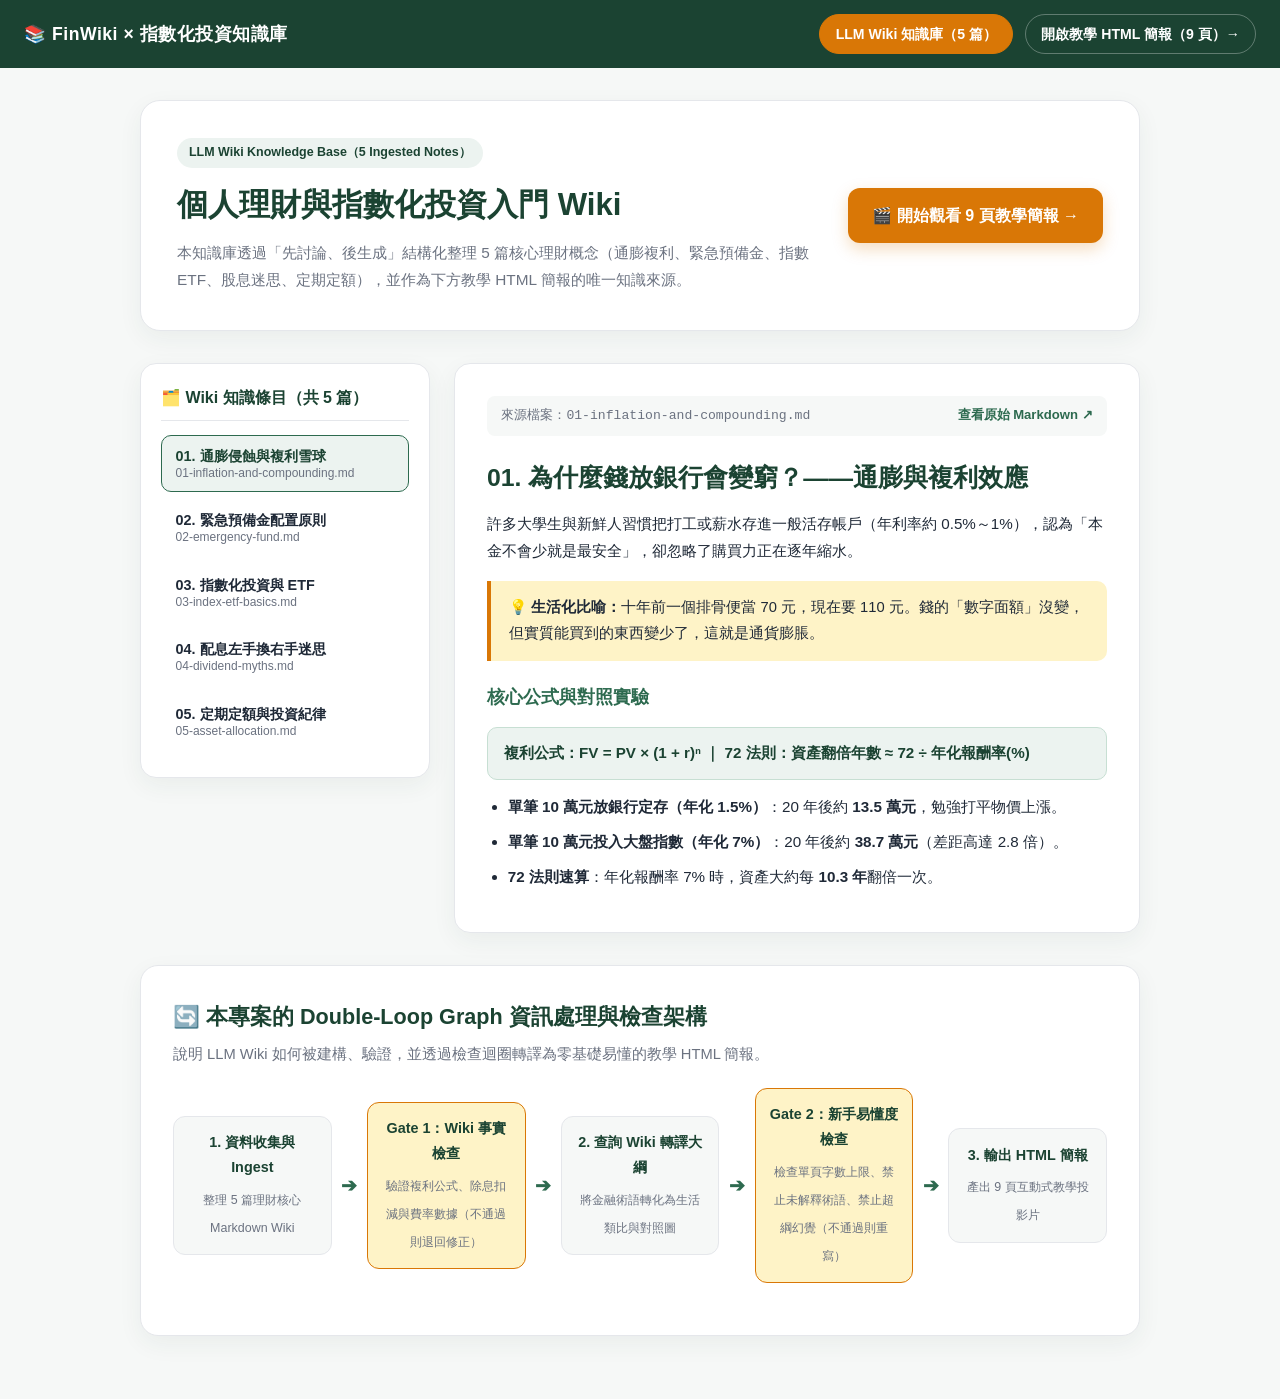
==== index.html @ d421bd4d "feat: add investing LLM Wiki, 9-slide HTML deck, AGENTS.md, and workflow" ====
<!DOCTYPE html>
<html lang="zh-Hant">
<head>
  <meta charset="UTF-8" />
  <meta name="viewport" content="width=device-width, initial-scale=1.0" />
  <title>指數化投資入門｜LLM Wiki 知識庫</title>
  <link rel="stylesheet" href="style.css" />
</head>
<body>
  <header class="top-bar">
    <div class="brand">📚 FinWiki × 指數化投資知識庫</div>
    <nav class="nav-links">
      <a href="index.html" class="nav-btn active">LLM Wiki 知識庫（5 篇）</a>
      <a href="slides.html" class="nav-btn">開啟教學 HTML 簡報（9 頁）→</a>
    </nav>
  </header>

  <main class="container">
    <section class="hero-box">
      <div class="hero-text">
        <span class="kicker">LLM Wiki Knowledge Base（5 Ingested Notes）</span>
        <h1>個人理財與指數化投資入門 Wiki</h1>
        <p>本知識庫透過「先討論、後生成」結構化整理 5 篇核心理財概念（通膨複利、緊急預備金、指數 ETF、股息迷思、定期定額），並作為下方教學 HTML 簡報的唯一知識來源。</p>
      </div>
      <a href="slides.html" class="cta-slides">🎬 開始觀看 9 頁教學簡報 →</a>
    </section>

    <!-- 5 篇 LLM Wiki 互動閱讀器 -->
    <section class="wiki-layout">
      <aside class="wiki-sidebar">
        <h2>🗂️ Wiki 知識條目（共 5 篇）</h2>
        <button type="button" class="wiki-tab active" data-target="wiki-1">
          01. 通膨侵蝕與複利雪球
          <small>01-inflation-and-compounding.md</small>
        </button>
        <button type="button" class="wiki-tab" data-target="wiki-2">
          02. 緊急預備金配置原則
          <small>02-emergency-fund.md</small>
        </button>
        <button type="button" class="wiki-tab" data-target="wiki-3">
          03. 指數化投資與 ETF
          <small>03-index-etf-basics.md</small>
        </button>
        <button type="button" class="wiki-tab" data-target="wiki-4">
          04. 配息左手換右手迷思
          <small>04-dividend-myths.md</small>
        </button>
        <button type="button" class="wiki-tab" data-target="wiki-5">
          05. 定期定額與投資紀律
          <small>05-asset-allocation.md</small>
        </button>
      </aside>

      <div class="wiki-viewer">
        <!-- Wiki 1 -->
        <article class="wiki-article active" id="wiki-1">
          <div class="wiki-meta-bar">
            <span>來源檔案：<code>01-inflation-and-compounding.md</code></span>
            <a href="01-inflation-and-compounding.md" target="_blank">查看原始 Markdown ↗</a>
          </div>
          <h2>01. 為什麼錢放銀行會變窮？——通膨與複利效應</h2>
          <p>許多大學生與新鮮人習慣把打工或薪水存進一般活存帳戶（年利率約 0.5%～1%），認為「本金不會少就是最安全」，卻忽略了購買力正在逐年縮水。</p>
          <div class="analogy-card">
            <strong>💡 生活化比喻：</strong>十年前一個排骨便當 70 元，現在要 110 元。錢的「數字面額」沒變，但實質能買到的東西變少了，這就是通貨膨脹。
          </div>
          <h3>核心公式與對照實驗</h3>
          <div class="formula-pill">
            複利公式：FV = PV × (1 + r)ⁿ ｜ 72 法則：資產翻倍年數 ≈ 72 ÷ 年化報酬率(%)
          </div>
          <ul>
            <li><strong>單筆 10 萬元放銀行定存（年化 1.5%）</strong>：20 年後約 <strong>13.5 萬元</strong>，勉強打平物價上漲。</li>
            <li><strong>單筆 10 萬元投入大盤指數（年化 7%）</strong>：20 年後約 <strong>38.7 萬元</strong>（差距高達 2.8 倍）。</li>
            <li><strong>72 法則速算</strong>：年化報酬率 7% 時，資產大約每 <strong>10.3 年</strong>翻倍一次。</li>
          </ul>
        </article>

        <!-- Wiki 2 -->
        <article class="wiki-article" id="wiki-2">
          <div class="wiki-meta-bar">
            <span>來源檔案：<code>02-emergency-fund.md</code></span>
            <a href="02-emergency-fund.md" target="_blank">查看原始 Markdown ↗</a>
          </div>
          <h2>02. 投資前先穿防彈衣——緊急預備金配置原則</h2>
          <p>新手最常犯的錯誤是「把帳戶裡所有的錢一次投入股市」，結果遇到突發狀況（如生病、車禍維修、待業）時，被迫在股市大跌的低點認賠賣出股票換現金。</p>
          <div class="analogy-card">
            <strong>💡 生活化比喻：</strong>緊急預備金就像開車繫安全帶或打遊戲穿防彈衣，平常覺得占空間，但遇到意外時能保住你不出局。
          </div>
          <h3>準備水位與存放三大原則</h3>
          <ul>
            <li><strong>計算基準</strong>：以「每月必要生活開銷」（房租、伙食、交通）為準，而非月薪。</li>
            <li><strong>安全水位</strong>：學生與家人同住者準備 <strong>3 個月</strong>生活費；獨立租屋的社會新鮮人準備 <strong>6 個月</strong>生活費。</li>
            <li><strong>存放工具</strong>：必須具備「高流動性、零本金波動」，推薦放在<strong>數位銀行高利活存</strong>（1.5%～2.5%），不可拿去買股票或綁長年期儲蓄險。</li>
          </ul>
        </article>

        <!-- Wiki 3 -->
        <article class="wiki-article" id="wiki-3">
          <div class="wiki-meta-bar">
            <span>來源檔案：<code>03-index-etf-basics.md</code></span>
            <a href="03-index-etf-basics.md" target="_blank">查看原始 Markdown ↗</a>
          </div>
          <h2>03. 不挑個股也能贏多數人——指數化投資與 ETF</h2>
          <p>一般人沒有時間每天研究財報，單壓一兩家公司的股票容易面臨「賺了指數、賠了個股」甚至單一企業衰退的風險。</p>
          <div class="analogy-card">
            <strong>💡 生活化比喻：</strong>買個股像是「賭某位選手在奧運百米拿金牌」；買市值型 ETF 則是「直接買下整個奧運代表隊」，靠整體經濟成長獲利。
          </div>
          <h3>代表標的與內扣費用殺傷力</h3>
          <ul>
            <li><strong>自動汰弱留強</strong>：市值型 ETF（台股如 <strong>0050 / 006208</strong>，美股如 <strong>VOO</strong>）會定期把市值縮水的公司剔除，納入成長壯大的新企業。</li>
            <li><strong>內扣費用（Expense Ratio）</strong>：同樣投入 100 萬元、年化報酬 7% 放 30 年，內扣 <strong>0.03%</strong>（VOO）可累積約 <strong>755 萬元</strong>；若買內扣 <strong>1.5%</strong> 的基金只剩 <strong>498 萬元</strong>，超過 250 萬元被費用吃掉。</li>
          </ul>
        </article>

        <!-- Wiki 4 -->
        <article class="wiki-article" id="wiki-4">
          <div class="wiki-meta-bar">
            <span>來源檔案：<code>04-dividend-myths.md</code></span>
            <a href="04-dividend-myths.md" target="_blank">查看原始 Markdown ↗</a>
          </div>
          <h2>04. 配息不是天上掉下來的禮物——市值型 vs 高股息迷思</h2>
          <p>許多新手特別偏愛「高股息 ETF」，誤以為領到現金股息就是額外多賺的零用錢，忽略了「除息參考價扣減」與「總報酬率」。</p>
          <div class="analogy-card">
            <strong>💡 生活化比喻：</strong>高股息配息就像「把你左邊口袋的 100 元鈔票，拆成 95 元放左口袋、5 元放右口袋」，總金額在發放當下完全沒有變多。
          </div>
          <h3>總報酬率（Total Return）才是唯一標準</h3>
          <ul>
            <li><strong>除息機制</strong>：股價 100 元配息 5 元，除息日開盤價會直接扣減為 95 元；必須等到股價漲回 100 元（填息）才算真正獲利。</li>
            <li><strong>年輕累積期策略</strong>：年輕人不需要靠股息過生活，領息反而可能被課稅與扣二代健保（2.11%），且中斷複利效果，應優先選擇<strong>市值型 ETF</strong>。</li>
          </ul>
        </article>

        <!-- Wiki 5 -->
        <article class="wiki-article" id="wiki-5">
          <div class="wiki-meta-bar">
            <span>來源檔案：<code>05-asset-allocation.md</code></span>
            <a href="05-asset-allocation.md" target="_blank">查看原始 Markdown ↗</a>
          </div>
          <h2>05. 睡得著覺的投資法——定期定額與紀律執行</h2>
          <p>許多人一進場就天天盯盤，遇到下跌就恐慌賣出，或是總想著「等跌到最低點再買」，結果一路空手看著大盤創新高。</p>
          <div class="analogy-card">
            <strong>💡 生活化比喻：</strong>定期定額就像去超市買水果，每個月固定花 3,000 元：水果變貴時少買幾顆，水果大特價時自動多買幾顆，長期平均成本自然漂亮。
          </div>
          <h3>微笑曲線與新手執行三步驟</h3>
          <ul>
            <li><strong>微笑曲線（Smile Curve）</strong>：市場經歷「下跌 → 盤整 → 回升」時，低檔累積的便宜股數會在回升時帶來豐厚報酬。</li>
            <li><strong>待在市場勝過預測市場</strong>：錯過過去 20 年表現最好的 10 個交易日，長期總報酬會直接腰斬。</li>
          </ul>
        </article>
      </div>
    </section>

    <!-- Loop / Graph 流程設計視覺化 -->
    <section class="loop-section">
      <h2>🔄 本專案的 Double-Loop Graph 資訊處理與檢查架構</h2>
      <p style="color:var(--text-muted);font-size:0.92rem;">說明 LLM Wiki 如何被建構、驗證，並透過檢查迴圈轉譯為零基礎易懂的教學 HTML 簡報。</p>
      <div class="loop-flow">
        <div class="flow-node">
          <strong>1. 資料收集與 Ingest</strong>
          <span>整理 5 篇理財核心 Markdown Wiki</span>
        </div>
        <div class="flow-arrow">➔</div>
        <div class="flow-node gate">
          <strong>Gate 1：Wiki 事實檢查</strong>
          <span>驗證複利公式、除息扣減與費率數據（不通過則退回修正）</span>
        </div>
        <div class="flow-arrow">➔</div>
        <div class="flow-node">
          <strong>2. 查詢 Wiki 轉譯大綱</strong>
          <span>將金融術語轉化為生活類比與對照圖</span>
        </div>
        <div class="flow-arrow">➔</div>
        <div class="flow-node gate">
          <strong>Gate 2：新手易懂度檢查</strong>
          <span>檢查單頁字數上限、禁止未解釋術語、禁止超綱幻覺（不通過則重寫）</span>
        </div>
        <div class="flow-arrow">➔</div>
        <div class="flow-node">
          <strong>3. 輸出 HTML 簡報</strong>
          <span>產出 9 頁互動式教學投影片</span>
        </div>
      </div>
    </section>
  </main>

  <script>
    document.querySelectorAll(".wiki-tab").forEach((tab) => {
      tab.addEventListener("click", () => {
        document.querySelectorAll(".wiki-tab").forEach((t) => t.classList.remove("active"));
        document.querySelectorAll(".wiki-article").forEach((a) => a.classList.remove("active"));
        tab.classList.add("active");
        document.getElementById(tab.dataset.target).classList.add("active");
      });
    });
  </script>
</body>
</html>
---- style.css ----
:root {
  --bg-page: #F6F8F7;
  --bg-card: #FFFFFF;
  --bg-tint: #ECF3F0;
  --primary: #1B4332;
  --primary-light: #2D6A4F;
  --accent: #D97706;
  --accent-soft: #FEF3C7;
  --danger-soft: #FEE2E2;
  --danger: #B91C1C;
  --text-main: #1F2937;
  --text-muted: #6B7280;
  --border: #E5E7EB;
  --shadow: 0 8px 24px rgba(27, 67, 50, 0.06);
}

* { box-sizing: border-box; margin: 0; padding: 0; }

body {
  background-color: var(--bg-page);
  color: var(--text-main);
  font-family: -apple-system, BlinkMacSystemFont, "Segoe UI", "Noto Sans TC", sans-serif;
  line-height: 1.75;
}

/* 頂部導覽列 */
.top-bar {
  background: var(--primary);
  color: #FFF;
  padding: 0.9rem 1.5rem;
  display: flex;
  justify-content: space-between;
  align-items: center;
  flex-wrap: wrap;
  gap: 0.75rem;
}
.brand { font-weight: 800; font-size: 1.1rem; letter-spacing: 0.03em; }
.nav-links { display: flex; gap: 0.75rem; }
.nav-btn {
  color: #FFF;
  text-decoration: none;
  font-size: 0.88rem;
  font-weight: 700;
  padding: 0.4rem 0.95rem;
  border-radius: 999px;
  border: 1px solid rgba(255,255,255,0.3);
  transition: background 0.15s;
}
.nav-btn.active, .nav-btn:hover { background: var(--accent); border-color: var(--accent); }

.container { max-width: 1040px; margin: 0 auto; padding: 2rem 1.25rem 4rem; }

/* Wiki 首頁 Hero */
.hero-box {
  background: var(--bg-card);
  border: 1px solid var(--border);
  border-radius: 20px;
  padding: 2.25rem;
  margin-bottom: 2rem;
  box-shadow: var(--shadow);
  display: flex;
  justify-content: space-between;
  align-items: center;
  gap: 1.5rem;
  flex-wrap: wrap;
}
.hero-text { flex: 1; min-width: 280px; }
.kicker {
  display: inline-block;
  background: var(--bg-tint);
  color: var(--primary);
  font-size: 0.78rem;
  font-weight: 800;
  padding: 0.25rem 0.75rem;
  border-radius: 999px;
  margin-bottom: 0.6rem;
}
.hero-text h1 { font-size: 1.95rem; color: var(--primary); margin-bottom: 0.5rem; }
.hero-text p { color: var(--text-muted); font-size: 0.96rem; }
.cta-slides {
  display: inline-block;
  background: var(--accent);
  color: #FFF;
  text-decoration: none;
  font-weight: 800;
  padding: 0.85rem 1.5rem;
  border-radius: 12px;
  box-shadow: 0 6px 16px rgba(217, 119, 6, 0.25);
  transition: transform 0.15s;
}
.cta-slides:hover { transform: translateY(-2px); }

/* Wiki 雙欄閱讀器 */
.wiki-layout {
  display: grid;
  grid-template-columns: 290px 1fr;
  gap: 1.5rem;
  margin-bottom: 2rem;
}
@media (max-width: 820px) { .wiki-layout { grid-template-columns: 1fr; } }

.wiki-sidebar {
  background: var(--bg-card);
  border: 1px solid var(--border);
  border-radius: 16px;
  padding: 1.25rem;
  height: fit-content;
  box-shadow: var(--shadow);
}
.wiki-sidebar h2 { font-size: 1rem; color: var(--primary); margin-bottom: 0.85rem; padding-bottom: 0.5rem; border-bottom: 1px solid var(--border); }
.wiki-tab {
  display: block;
  width: 100%;
  text-align: left;
  background: transparent;
  border: 1px solid transparent;
  padding: 0.7rem 0.85rem;
  border-radius: 10px;
  margin-bottom: 0.45rem;
  cursor: pointer;
  font-family: inherit;
  font-size: 0.9rem;
  font-weight: 600;
  color: var(--text-main);
  transition: all 0.15s;
}
.wiki-tab:hover { background: var(--bg-page); }
.wiki-tab.active {
  background: var(--bg-tint);
  color: var(--primary);
  border-color: var(--primary-light);
  font-weight: 800;
}
.wiki-tab small { display: block; font-size: 0.75rem; color: var(--text-muted); font-weight: 500; }

.wiki-viewer {
  background: var(--bg-card);
  border: 1px solid var(--border);
  border-radius: 16px;
  padding: 2rem;
  box-shadow: var(--shadow);
}
.wiki-article { display: none; }
.wiki-article.active { display: block; }
.wiki-meta-bar {
  display: flex;
  justify-content: space-between;
  align-items: center;
  background: var(--bg-page);
  padding: 0.5rem 0.9rem;
  border-radius: 8px;
  font-size: 0.82rem;
  color: var(--text-muted);
  margin-bottom: 1.25rem;
}
.wiki-meta-bar a { color: var(--primary-light); font-weight: 700; text-decoration: none; }
.wiki-article h2 { font-size: 1.55rem; color: var(--primary); margin-bottom: 0.75rem; }
.wiki-article h3 { font-size: 1.12rem; color: var(--primary-light); margin: 1.35rem 0 0.5rem; }
.wiki-article p, .wiki-article li { font-size: 0.95rem; margin-bottom: 0.55rem; }
.wiki-article ul { padding-left: 1.3rem; }

.analogy-card {
  background: var(--accent-soft);
  border-left: 4px solid var(--accent);
  padding: 0.9rem 1.15rem;
  border-radius: 0 10px 10px 0;
  margin: 1rem 0;
  font-size: 0.92rem;
}
.formula-pill {
  background: var(--bg-tint);
  border: 1px solid #C7DFD3;
  padding: 0.75rem 1rem;
  border-radius: 10px;
  font-weight: 700;
  color: var(--primary);
  margin: 0.85rem 0;
  font-size: 0.95rem;
}

/* Loop / Graph 流程說明區塊 */
.loop-section {
  background: var(--bg-card);
  border: 1px solid var(--border);
  border-radius: 18px;
  padding: 2rem;
  box-shadow: var(--shadow);
}
.loop-section h2 { font-size: 1.35rem; color: var(--primary); margin-bottom: 0.4rem; }
.loop-flow {
  display: flex;
  align-items: center;
  justify-content: space-between;
  gap: 0.6rem;
  margin: 1.25rem 0;
  flex-wrap: wrap;
}
.flow-node {
  flex: 1;
  min-width: 150px;
  background: var(--bg-page);
  border: 1.5px solid var(--border);
  border-radius: 12px;
  padding: 0.85rem;
  text-align: center;
}
.flow-node.gate {
  background: var(--accent-soft);
  border-color: var(--accent);
}
.flow-node strong { display: block; font-size: 0.9rem; color: var(--primary); margin-bottom: 0.25rem; }
.flow-node span { font-size: 0.78rem; color: var(--text-muted); }
.flow-arrow { font-weight: 900; color: var(--primary-light); font-size: 1.2rem; }

/* ==========================================================
 * 互動式教學簡報樣式 (slides.html)
 * ========================================================== */
.slides-wrapper {
  max-width: 920px;
  margin: 1.75rem auto;
  padding: 0 1rem;
}
.progress-header {
  display: flex;
  justify-content: space-between;
  align-items: center;
  margin-bottom: 0.6rem;
  font-size: 0.88rem;
  font-weight: 700;
  color: var(--primary);
}
.progress-bar-bg {
  width: 100%;
  height: 8px;
  background: #DCE5E0;
  border-radius: 999px;
  overflow: hidden;
  margin-bottom: 1.25rem;
}
.progress-bar-fill {
  height: 100%;
  background: var(--accent);
  width: 11.1%;
  transition: width 0.25s ease;
}

.slide-stage {
  background: var(--bg-card);
  border: 1px solid var(--border);
  border-radius: 22px;
  padding: 2.75rem 3rem;
  min-height: 490px;
  box-shadow: 0 14px 36px rgba(27, 67, 50, 0.08);
  display: flex;
  flex-direction: column;
  justify-content: space-between;
}
@media (max-width: 680px) { .slide-stage { padding: 1.75rem 1.35rem; min-height: 440px; } }

.slide { display: none; animation: fadeSlide 0.28s ease; }
.slide.active { display: block; }
@keyframes fadeSlide {
  from { opacity: 0; transform: translateY(8px); }
  to { opacity: 1; transform: translateY(0); }
}

.slide-tag {
  display: inline-block;
  background: var(--bg-tint);
  color: var(--primary);
  font-size: 0.8rem;
  font-weight: 800;
  padding: 0.25rem 0.75rem;
  border-radius: 999px;
  margin-bottom: 0.85rem;
}
.slide h1 { font-size: 2.2rem; color: var(--primary); line-height: 1.3; margin-bottom: 0.85rem; }
.slide h2 { font-size: 1.65rem; color: var(--primary); margin-bottom: 0.65rem; }
.slide-lead { font-size: 1.05rem; color: var(--text-muted); margin-bottom: 1.35rem; }

.two-cards {
  display: grid;
  grid-template-columns: 1fr 1fr;
  gap: 1.15rem;
  margin: 1rem 0;
}
@media (max-width: 680px) { .two-cards { grid-template-columns: 1fr; } }

.info-box {
  background: var(--bg-page);
  border: 1px solid var(--border);
  border-radius: 14px;
  padding: 1.15rem;
}
.info-box.good { background: var(--bg-tint); border-color: #B7D7C7; }
.info-box.bad { background: var(--danger-soft); border-color: #FECACA; }
.info-box h3 { font-size: 1.05rem; margin-bottom: 0.4rem; }
.info-box.good h3 { color: var(--primary); }
.info-box.bad h3 { color: var(--danger); }

.bar-compare { margin: 1.15rem 0; }
.bar-row { margin-bottom: 0.85rem; }
.bar-label { display: flex; justify-content: space-between; font-size: 0.9rem; font-weight: 700; margin-bottom: 0.3rem; }
.bar-track { background: #E5E7EB; height: 22px; border-radius: 8px; overflow: hidden; }
.bar-fill {
  height: 100%;
  background: var(--primary-light);
  color: #FFF;
  font-size: 0.78rem;
  font-weight: 700;
  display: flex;
  align-items: center;
  padding-left: 0.65rem;
}
.bar-fill.muted { background: #9CA3AF; }
.bar-fill.warn { background: var(--accent); }

.takeaway-box {
  background: var(--accent-soft);
  border-left: 4px solid var(--accent);
  padding: 0.85rem 1.1rem;
  border-radius: 0 10px 10px 0;
  font-weight: 700;
  color: #78350F;
  margin-top: 1.25rem;
  font-size: 0.95rem;
}

.slide-controls {
  display: flex;
  justify-content: space-between;
  align-items: center;
  margin-top: 1.25rem;
  gap: 1rem;
}
.ctrl-btn {
  background: var(--primary);
  color: #FFF;
  border: none;
  padding: 0.7rem 1.4rem;
  border-radius: 10px;
  font-weight: 700;
  font-size: 0.95rem;
  cursor: pointer;
}
.ctrl-btn:disabled { background: #CBD5E1; cursor: not-allowed; }
.hint-key { font-size: 0.82rem; color: var(--text-muted); }
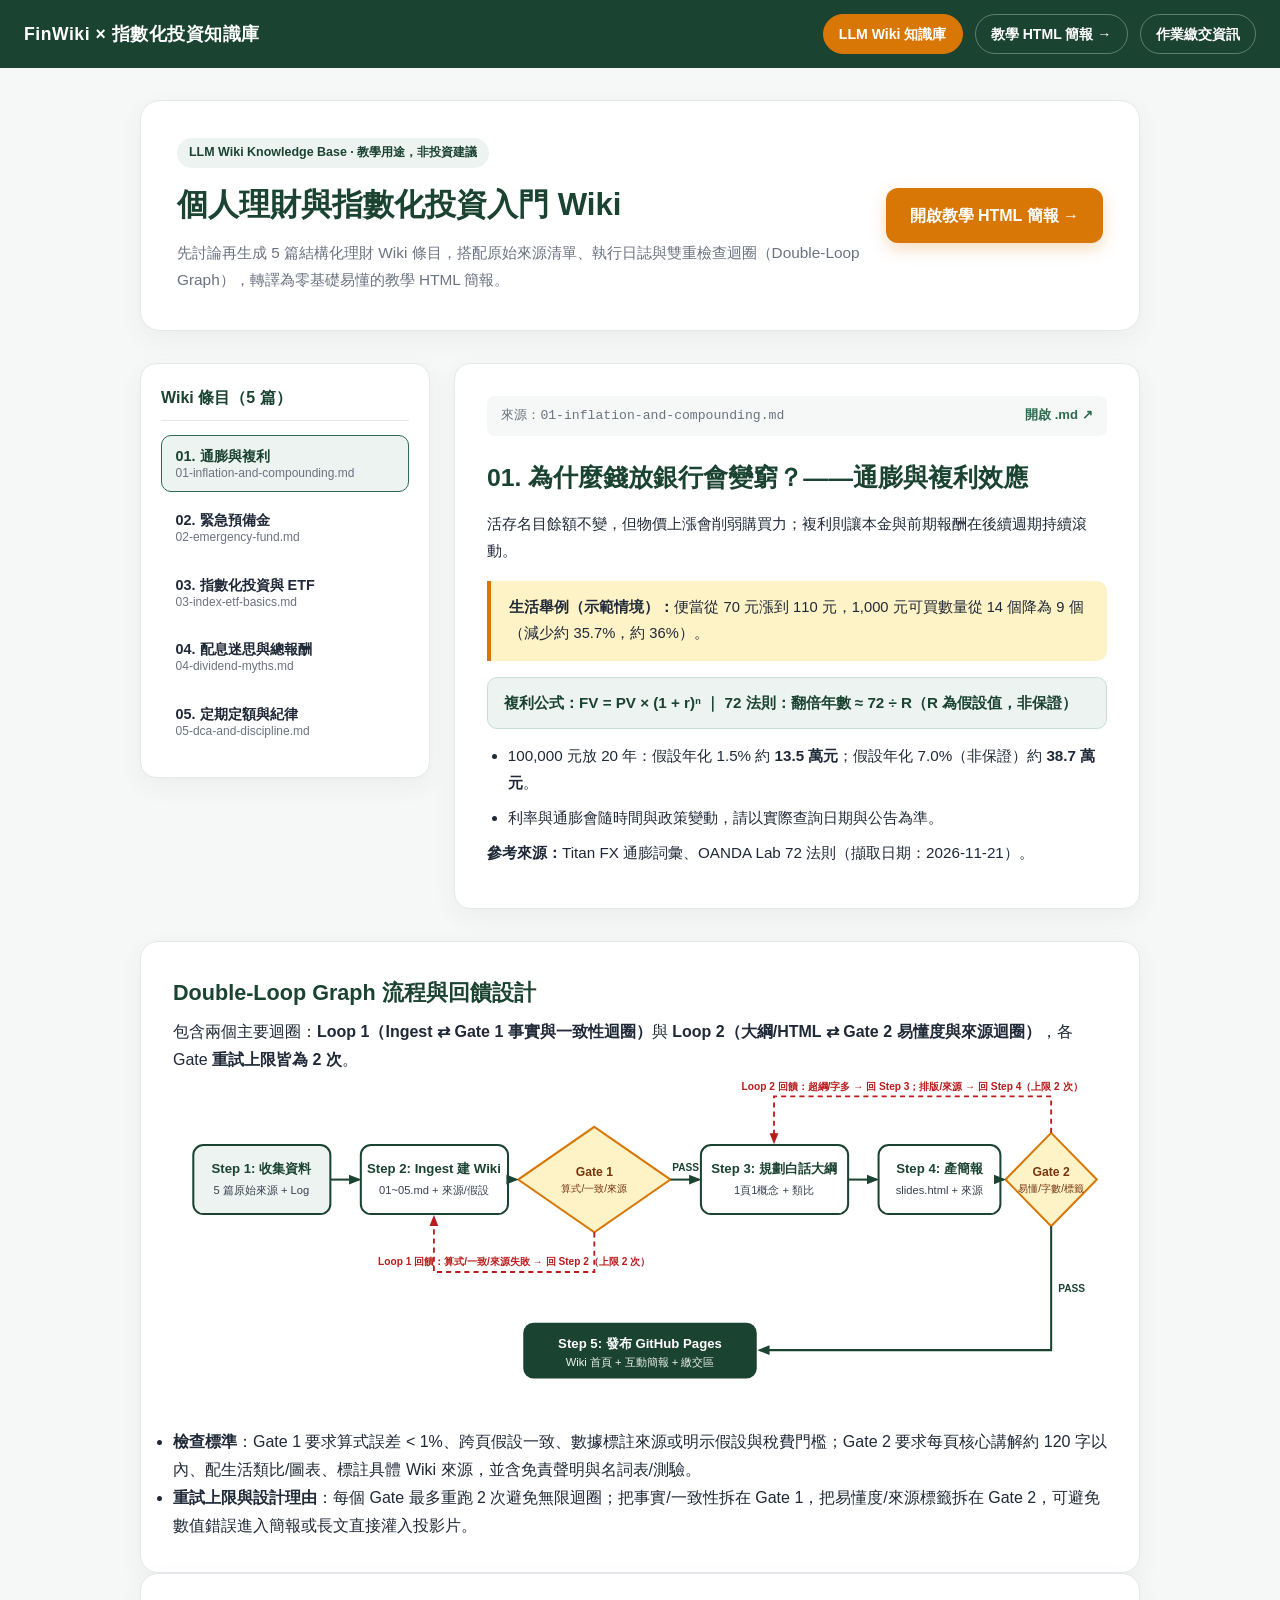
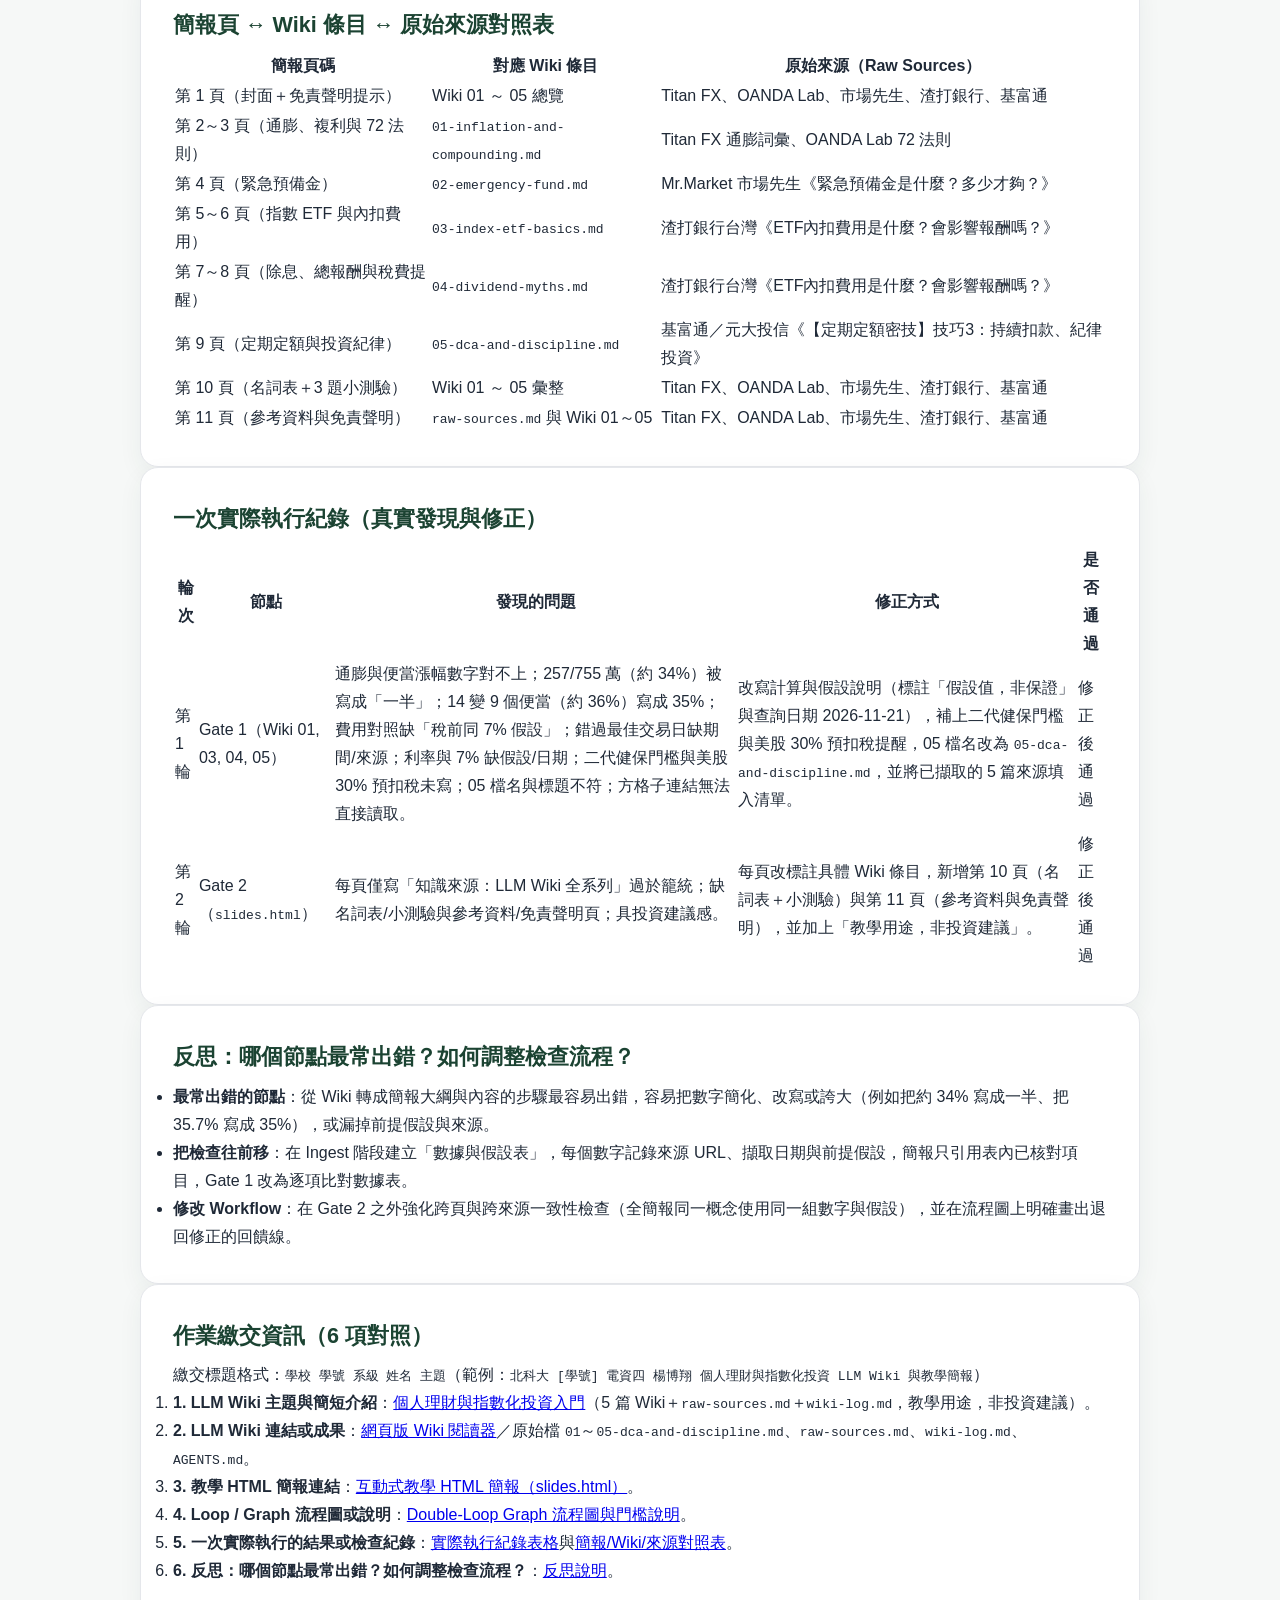
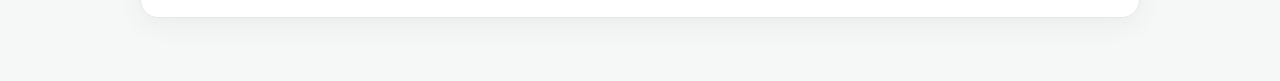
==== commit 22e7bffb: "fix: source log push" ====
--- a/index.html
+++ b/index.html
@@ -8,177 +8,258 @@
 </head>
 <body>
   <header class="top-bar">
-    <div class="brand">📚 FinWiki × 指數化投資知識庫</div>
+    <div class="brand">FinWiki × 指數化投資知識庫</div>
     <nav class="nav-links">
-      <a href="index.html" class="nav-btn active">LLM Wiki 知識庫（5 篇）</a>
-      <a href="slides.html" class="nav-btn">開啟教學 HTML 簡報（9 頁）→</a>
+      <a href="index.html" class="nav-btn active">LLM Wiki 知識庫</a>
+      <a href="slides.html" class="nav-btn">教學 HTML 簡報 →</a>
+      <a href="#submission-info" class="nav-btn">作業繳交資訊</a>
     </nav>
   </header>
 
   <main class="container">
     <section class="hero-box">
       <div class="hero-text">
-        <span class="kicker">LLM Wiki Knowledge Base（5 Ingested Notes）</span>
+        <span class="kicker">LLM Wiki Knowledge Base · 教學用途，非投資建議</span>
         <h1>個人理財與指數化投資入門 Wiki</h1>
-        <p>本知識庫透過「先討論、後生成」結構化整理 5 篇核心理財概念（通膨複利、緊急預備金、指數 ETF、股息迷思、定期定額），並作為下方教學 HTML 簡報的唯一知識來源。</p>
+        <p>先討論再生成 5 篇結構化理財 Wiki 條目，搭配原始來源清單、執行日誌與雙重檢查迴圈（Double-Loop Graph），轉譯為零基礎易懂的教學 HTML 簡報。</p>
       </div>
-      <a href="slides.html" class="cta-slides">🎬 開始觀看 9 頁教學簡報 →</a>
-    </section>
-
-    <!-- 5 篇 LLM Wiki 互動閱讀器 -->
-    <section class="wiki-layout">
+      <a href="slides.html" class="cta-slides">開啟教學 HTML 簡報 →</a>
+    </section>
+
+    <!-- 5 篇 LLM Wiki 閱讀器 -->
+    <section class="wiki-layout" id="wiki-reader">
       <aside class="wiki-sidebar">
-        <h2>🗂️ Wiki 知識條目（共 5 篇）</h2>
-        <button type="button" class="wiki-tab active" data-target="wiki-1">
-          01. 通膨侵蝕與複利雪球
-          <small>01-inflation-and-compounding.md</small>
-        </button>
-        <button type="button" class="wiki-tab" data-target="wiki-2">
-          02. 緊急預備金配置原則
-          <small>02-emergency-fund.md</small>
-        </button>
-        <button type="button" class="wiki-tab" data-target="wiki-3">
-          03. 指數化投資與 ETF
-          <small>03-index-etf-basics.md</small>
-        </button>
-        <button type="button" class="wiki-tab" data-target="wiki-4">
-          04. 配息左手換右手迷思
-          <small>04-dividend-myths.md</small>
-        </button>
-        <button type="button" class="wiki-tab" data-target="wiki-5">
-          05. 定期定額與投資紀律
-          <small>05-asset-allocation.md</small>
-        </button>
+        <h2>Wiki 條目（5 篇）</h2>
+        <button type="button" class="wiki-tab active" data-target="wiki-1">01. 通膨與複利<small>01-inflation-and-compounding.md</small></button>
+        <button type="button" class="wiki-tab" data-target="wiki-2">02. 緊急預備金<small>02-emergency-fund.md</small></button>
+        <button type="button" class="wiki-tab" data-target="wiki-3">03. 指數化投資與 ETF<small>03-index-etf-basics.md</small></button>
+        <button type="button" class="wiki-tab" data-target="wiki-4">04. 配息迷思與總報酬<small>04-dividend-myths.md</small></button>
+        <button type="button" class="wiki-tab" data-target="wiki-5">05. 定期定額與紀律<small>05-dca-and-discipline.md</small></button>
       </aside>
 
       <div class="wiki-viewer">
-        <!-- Wiki 1 -->
         <article class="wiki-article active" id="wiki-1">
           <div class="wiki-meta-bar">
-            <span>來源檔案：<code>01-inflation-and-compounding.md</code></span>
-            <a href="01-inflation-and-compounding.md" target="_blank">查看原始 Markdown ↗</a>
+            <span>來源：<code>01-inflation-and-compounding.md</code></span>
+            <a href="01-inflation-and-compounding.md" target="_blank">開啟 .md ↗</a>
           </div>
           <h2>01. 為什麼錢放銀行會變窮？——通膨與複利效應</h2>
-          <p>許多大學生與新鮮人習慣把打工或薪水存進一般活存帳戶（年利率約 0.5%～1%），認為「本金不會少就是最安全」，卻忽略了購買力正在逐年縮水。</p>
-          <div class="analogy-card">
-            <strong>💡 生活化比喻：</strong>十年前一個排骨便當 70 元，現在要 110 元。錢的「數字面額」沒變，但實質能買到的東西變少了，這就是通貨膨脹。
-          </div>
-          <h3>核心公式與對照實驗</h3>
-          <div class="formula-pill">
-            複利公式：FV = PV × (1 + r)ⁿ ｜ 72 法則：資產翻倍年數 ≈ 72 ÷ 年化報酬率(%)
-          </div>
-          <ul>
-            <li><strong>單筆 10 萬元放銀行定存（年化 1.5%）</strong>：20 年後約 <strong>13.5 萬元</strong>，勉強打平物價上漲。</li>
-            <li><strong>單筆 10 萬元投入大盤指數（年化 7%）</strong>：20 年後約 <strong>38.7 萬元</strong>（差距高達 2.8 倍）。</li>
-            <li><strong>72 法則速算</strong>：年化報酬率 7% 時，資產大約每 <strong>10.3 年</strong>翻倍一次。</li>
-          </ul>
-        </article>
-
-        <!-- Wiki 2 -->
+          <p>活存名目餘額不變，但物價上漲會削弱購買力；複利則讓本金與前期報酬在後續週期持續滾動。</p>
+          <div class="analogy-card"><strong>生活舉例（示範情境）：</strong>便當從 70 元漲到 110 元，1,000 元可買數量從 14 個降為 9 個（減少約 35.7%，約 36%）。</div>
+          <div class="formula-pill">複利公式：FV = PV × (1 + r)ⁿ ｜ 72 法則：翻倍年數 ≈ 72 ÷ R（R 為假設值，非保證）</div>
+          <ul>
+            <li>100,000 元放 20 年：假設年化 1.5% 約 <strong>13.5 萬元</strong>；假設年化 7.0%（非保證）約 <strong>38.7 萬元</strong>。</li>
+            <li>利率與通膨會隨時間與政策變動，請以實際查詢日期與公告為準。</li>
+          </ul>
+          <p class="ref-note"><strong>參考來源：</strong>Titan FX 通膨詞彙、OANDA Lab 72 法則（擷取日期：2026-11-21）。</p>
+        </article>
+
         <article class="wiki-article" id="wiki-2">
           <div class="wiki-meta-bar">
-            <span>來源檔案：<code>02-emergency-fund.md</code></span>
-            <a href="02-emergency-fund.md" target="_blank">查看原始 Markdown ↗</a>
+            <span>來源：<code>02-emergency-fund.md</code></span>
+            <a href="02-emergency-fund.md" target="_blank">開啟 .md ↗</a>
           </div>
           <h2>02. 投資前先穿防彈衣——緊急預備金配置原則</h2>
-          <p>新手最常犯的錯誤是「把帳戶裡所有的錢一次投入股市」，結果遇到突發狀況（如生病、車禍維修、待業）時，被迫在股市大跌的低點認賠賣出股票換現金。</p>
-          <div class="analogy-card">
-            <strong>💡 生活化比喻：</strong>緊急預備金就像開車繫安全帶或打遊戲穿防彈衣，平常覺得占空間，但遇到意外時能保住你不出局。
-          </div>
-          <h3>準備水位與存放三大原則</h3>
-          <ul>
-            <li><strong>計算基準</strong>：以「每月必要生活開銷」（房租、伙食、交通）為準，而非月薪。</li>
-            <li><strong>安全水位</strong>：學生與家人同住者準備 <strong>3 個月</strong>生活費；獨立租屋的社會新鮮人準備 <strong>6 個月</strong>生活費。</li>
-            <li><strong>存放工具</strong>：必須具備「高流動性、零本金波動」，推薦放在<strong>數位銀行高利活存</strong>（1.5%～2.5%），不可拿去買股票或綁長年期儲蓄險。</li>
-          </ul>
-        </article>
-
-        <!-- Wiki 3 -->
+          <p>遇到突發支出時若缺乏現金，容易被迫在市場低點賣出投資部位。</p>
+          <div class="analogy-card"><strong>生活類比：</strong>就像出門前先備妥雨具與安全裝備，平常未必動用，但突發狀況來臨時能避免被迫中斷計畫。</div>
+          <ul>
+            <li>以「每月必要生活支出」為計算基準，而非總薪資；常見參考為 <strong>3～6 個月</strong>必要支出。</li>
+            <li>重視高流動性與低波動，實際存款利率依機構公告與查詢日期而定。</li>
+          </ul>
+          <p class="ref-note"><strong>參考來源：</strong>Mr.Market 市場先生《緊急預備金是什麼？多少才夠？》（擷取日期：2026-11-21）。</p>
+        </article>
+
         <article class="wiki-article" id="wiki-3">
           <div class="wiki-meta-bar">
-            <span>來源檔案：<code>03-index-etf-basics.md</code></span>
-            <a href="03-index-etf-basics.md" target="_blank">查看原始 Markdown ↗</a>
+            <span>來源：<code>03-index-etf-basics.md</code></span>
+            <a href="03-index-etf-basics.md" target="_blank">開啟 .md ↗</a>
           </div>
           <h2>03. 不挑個股也能贏多數人——指數化投資與 ETF</h2>
-          <p>一般人沒有時間每天研究財報，單壓一兩家公司的股票容易面臨「賺了指數、賠了個股」甚至單一企業衰退的風險。</p>
-          <div class="analogy-card">
-            <strong>💡 生活化比喻：</strong>買個股像是「賭某位選手在奧運百米拿金牌」；買市值型 ETF 則是「直接買下整個奧運代表隊」，靠整體經濟成長獲利。
-          </div>
-          <h3>代表標的與內扣費用殺傷力</h3>
-          <ul>
-            <li><strong>自動汰弱留強</strong>：市值型 ETF（台股如 <strong>0050 / 006208</strong>，美股如 <strong>VOO</strong>）會定期把市值縮水的公司剔除，納入成長壯大的新企業。</li>
-            <li><strong>內扣費用（Expense Ratio）</strong>：同樣投入 100 萬元、年化報酬 7% 放 30 年，內扣 <strong>0.03%</strong>（VOO）可累積約 <strong>755 萬元</strong>；若買內扣 <strong>1.5%</strong> 的基金只剩 <strong>498 萬元</strong>，超過 250 萬元被費用吃掉。</li>
-          </ul>
-        </article>
-
-        <!-- Wiki 4 -->
+          <p>ETF 追蹤指數表現，一筆交易即可分散持有一籃子成分股，避免單一標的風險。</p>
+          <div class="analogy-card"><strong>生活類比：</strong>單押少數個股像賭單一選手；分散型 ETF 像參與整支隊伍的整體表現。</div>
+          <ul>
+            <li><strong>內扣費用試算（假設本金 100 萬元、30 年、稅前毛報酬皆假設為 7.0% 非保證，未計交易稅費與股利稅）</strong>：內扣 <strong>0.03%</strong> 約 <strong>755 萬元</strong>；內扣 <strong>1.50%</strong> 約 <strong>498 萬元</strong>，差額約 <strong>256.4 萬元</strong>（約占 755 萬的 <strong>34%</strong>，非一半）。</li>
+          </ul>
+          <p class="ref-note"><strong>參考來源：</strong>渣打銀行台灣《ETF內扣費用是什麼？會影響報酬嗎？》（擷取日期：2026-11-21）。</p>
+        </article>
+
         <article class="wiki-article" id="wiki-4">
           <div class="wiki-meta-bar">
-            <span>來源檔案：<code>04-dividend-myths.md</code></span>
-            <a href="04-dividend-myths.md" target="_blank">查看原始 Markdown ↗</a>
-          </div>
-          <h2>04. 配息不是天上掉下來的禮物——市值型 vs 高股息迷思</h2>
-          <p>許多新手特別偏愛「高股息 ETF」，誤以為領到現金股息就是額外多賺的零用錢，忽略了「除息參考價扣減」與「總報酬率」。</p>
-          <div class="analogy-card">
-            <strong>💡 生活化比喻：</strong>高股息配息就像「把你左邊口袋的 100 元鈔票，拆成 95 元放左口袋、5 元放右口袋」，總金額在發放當下完全沒有變多。
-          </div>
-          <h3>總報酬率（Total Return）才是唯一標準</h3>
-          <ul>
-            <li><strong>除息機制</strong>：股價 100 元配息 5 元，除息日開盤價會直接扣減為 95 元；必須等到股價漲回 100 元（填息）才算真正獲利。</li>
-            <li><strong>年輕累積期策略</strong>：年輕人不需要靠股息過生活，領息反而可能被課稅與扣二代健保（2.11%），且中斷複利效果，應優先選擇<strong>市值型 ETF</strong>。</li>
-          </ul>
-        </article>
-
-        <!-- Wiki 5 -->
+            <span>來源：<code>04-dividend-myths.md</code></span>
+            <a href="04-dividend-myths.md" target="_blank">開啟 .md ↗</a>
+          </div>
+          <h2>04. 配息不是天上掉下來的禮物——市值型 vs 總報酬觀念</h2>
+          <p>除息日股價原則上會向下調整參考價，配息不等於額外憑空多出的獲利。</p>
+          <div class="analogy-card"><strong>生活類比：</strong>100 元配息 5 元，除息參考價調為 95 元；95 元資產加 5 元現金仍為 100 元（未填息且未計稅費前）。</div>
+          <ul>
+            <li>評估投資應看<strong>總報酬率</strong>，配息率不等於總報酬率。</li>
+            <li>二代健保補充費率（現行 2.11%）有單次給付門檻；美股股息對台灣投資人常見有 30% 預扣稅規定，實際以最新法規為準。</li>
+          </ul>
+          <p class="ref-note"><strong>參考來源：</strong>渣打銀行台灣《ETF內扣費用是什麼？會影響報酬嗎？》（擷取日期：2026-11-21）。</p>
+        </article>
+
         <article class="wiki-article" id="wiki-5">
           <div class="wiki-meta-bar">
-            <span>來源檔案：<code>05-asset-allocation.md</code></span>
-            <a href="05-asset-allocation.md" target="_blank">查看原始 Markdown ↗</a>
-          </div>
-          <h2>05. 睡得著覺的投資法——定期定額與紀律執行</h2>
-          <p>許多人一進場就天天盯盤，遇到下跌就恐慌賣出，或是總想著「等跌到最低點再買」，結果一路空手看著大盤創新高。</p>
-          <div class="analogy-card">
-            <strong>💡 生活化比喻：</strong>定期定額就像去超市買水果，每個月固定花 3,000 元：水果變貴時少買幾顆，水果大特價時自動多買幾顆，長期平均成本自然漂亮。
-          </div>
-          <h3>微笑曲線與新手執行三步驟</h3>
-          <ul>
-            <li><strong>微笑曲線（Smile Curve）</strong>：市場經歷「下跌 → 盤整 → 回升」時，低檔累積的便宜股數會在回升時帶來豐厚報酬。</li>
-            <li><strong>待在市場勝過預測市場</strong>：錯過過去 20 年表現最好的 10 個交易日，長期總報酬會直接腰斬。</li>
-          </ul>
+            <span>來源：<code>05-dca-and-discipline.md</code></span>
+            <a href="05-dca-and-discipline.md" target="_blank">開啟 .md ↗</a>
+          </div>
+          <h2>05. 睡得著覺的投資法——定期定額與投資紀律</h2>
+          <p>固定時間投入固定金額可平攤成本，避免因追高殺低或猜測高低點而錯失紀律。</p>
+          <div class="analogy-card"><strong>生活類比：</strong>固定預算買水果，貴時少買、便宜時多買，市場回升時低檔單位數有助於改善平均成本。</div>
+          <ul>
+            <li>扣款金額以不影響必要生活為原則，歷史模擬或過往績效不代表未來保證。</li>
+          </ul>
+          <p class="ref-note"><strong>參考來源：</strong>基富通／元大投信《【定期定額密技】技巧3：持續扣款、紀律投資》（擷取日期：2026-11-21）。</p>
         </article>
       </div>
     </section>
 
-    <!-- Loop / Graph 流程設計視覺化 -->
-    <section class="loop-section">
-      <h2>🔄 本專案的 Double-Loop Graph 資訊處理與檢查架構</h2>
-      <p style="color:var(--text-muted);font-size:0.92rem;">說明 LLM Wiki 如何被建構、驗證，並透過檢查迴圈轉譯為零基礎易懂的教學 HTML 簡報。</p>
-      <div class="loop-flow">
-        <div class="flow-node">
-          <strong>1. 資料收集與 Ingest</strong>
-          <span>整理 5 篇理財核心 Markdown Wiki</span>
-        </div>
-        <div class="flow-arrow">➔</div>
-        <div class="flow-node gate">
-          <strong>Gate 1：Wiki 事實檢查</strong>
-          <span>驗證複利公式、除息扣減與費率數據（不通過則退回修正）</span>
-        </div>
-        <div class="flow-arrow">➔</div>
-        <div class="flow-node">
-          <strong>2. 查詢 Wiki 轉譯大綱</strong>
-          <span>將金融術語轉化為生活類比與對照圖</span>
-        </div>
-        <div class="flow-arrow">➔</div>
-        <div class="flow-node gate">
-          <strong>Gate 2：新手易懂度檢查</strong>
-          <span>檢查單頁字數上限、禁止未解釋術語、禁止超綱幻覺（不通過則重寫）</span>
-        </div>
-        <div class="flow-arrow">➔</div>
-        <div class="flow-node">
-          <strong>3. 輸出 HTML 簡報</strong>
-          <span>產出 9 頁互動式教學投影片</span>
-        </div>
+    <!-- Loop / Graph 流程圖 -->
+    <section class="loop-section" id="workflow-section">
+      <h2>Double-Loop Graph 流程與回饋設計</h2>
+      <p class="section-desc">包含兩個主要迴圈：<strong>Loop 1（Ingest ⇄ Gate 1 事實與一致性迴圈）</strong>與 <strong>Loop 2（大綱/HTML ⇄ Gate 2 易懂度與來源迴圈）</strong>，各 Gate <strong>重試上限皆為 2 次</strong>。</p>
+
+      <div class="svg-wrapper">
+        <svg viewBox="0 0 920 340" width="100%" role="img" aria-label="Double-Loop Workflow Diagram">
+          <defs>
+            <marker id="arrow" viewBox="0 0 10 10" refX="8" refY="5" markerWidth="6" markerHeight="6" orient="auto-start-reverse">
+              <path d="M 0 1 L 10 5 L 0 9 z" fill="#1B4332" />
+            </marker>
+            <marker id="arrow-loop" viewBox="0 0 10 10" refX="8" refY="5" markerWidth="6" markerHeight="6" orient="auto-start-reverse">
+              <path d="M 0 1 L 10 5 L 0 9 z" fill="#B91C1C" />
+            </marker>
+          </defs>
+
+          <rect x="20" y="70" width="135" height="68" rx="10" fill="#ECF3F0" stroke="#1B4332" stroke-width="2" />
+          <text x="87" y="98" text-anchor="middle" font-size="13" font-weight="bold" fill="#1B4332">Step 1: 收集資料</text>
+          <text x="87" y="118" text-anchor="middle" font-size="11" fill="#374151">5 篇原始來源 + Log</text>
+
+          <rect x="185" y="70" width="145" height="68" rx="10" fill="#FFFFFF" stroke="#1B4332" stroke-width="2" />
+          <text x="257" y="98" text-anchor="middle" font-size="13" font-weight="bold" fill="#1B4332">Step 2: Ingest 建 Wiki</text>
+          <text x="257" y="118" text-anchor="middle" font-size="11" fill="#374151">01~05.md + 來源/假設</text>
+
+          <polygon points="415,52 490,104 415,156 340,104" fill="#FEF3C7" stroke="#D97706" stroke-width="2" />
+          <text x="415" y="100" text-anchor="middle" font-size="12" font-weight="bold" fill="#78350F">Gate 1</text>
+          <text x="415" y="116" text-anchor="middle" font-size="10" fill="#78350F">算式/一致/來源</text>
+
+          <rect x="520" y="70" width="145" height="68" rx="10" fill="#FFFFFF" stroke="#1B4332" stroke-width="2" />
+          <text x="592" y="98" text-anchor="middle" font-size="13" font-weight="bold" fill="#1B4332">Step 3: 規劃白話大綱</text>
+          <text x="592" y="118" text-anchor="middle" font-size="11" fill="#374151">1頁1概念 + 類比</text>
+
+          <rect x="695" y="70" width="120" height="68" rx="10" fill="#FFFFFF" stroke="#1B4332" stroke-width="2" />
+          <text x="755" y="98" text-anchor="middle" font-size="13" font-weight="bold" fill="#1B4332">Step 4: 產簡報</text>
+          <text x="755" y="118" text-anchor="middle" font-size="11" fill="#374151">slides.html + 來源</text>
+
+          <polygon points="865,58 910,104 865,150 820,104" fill="#FEF3C7" stroke="#D97706" stroke-width="2" />
+          <text x="865" y="100" text-anchor="middle" font-size="12" font-weight="bold" fill="#78350F">Gate 2</text>
+          <text x="865" y="116" text-anchor="middle" font-size="10" fill="#78350F">易懂/字數/標籤</text>
+
+          <rect x="345" y="245" width="230" height="55" rx="10" fill="#1B4332" />
+          <text x="460" y="270" text-anchor="middle" font-size="13" font-weight="bold" fill="#FFFFFF">Step 5: 發布 GitHub Pages</text>
+          <text x="460" y="288" text-anchor="middle" font-size="11" fill="#ECF3F0">Wiki 首頁 + 互動簡報 + 繳交區</text>
+
+          <line x1="155" y1="104" x2="183" y2="104" stroke="#1B4332" stroke-width="2" marker-end="url(#arrow)" />
+          <line x1="330" y1="104" x2="338" y2="104" stroke="#1B4332" stroke-width="2" marker-end="url(#arrow)" />
+          <text x="505" y="96" text-anchor="middle" font-size="10" font-weight="bold" fill="#1B4332">PASS</text>
+          <line x1="490" y1="104" x2="518" y2="104" stroke="#1B4332" stroke-width="2" marker-end="url(#arrow)" />
+          <line x1="665" y1="104" x2="693" y2="104" stroke="#1B4332" stroke-width="2" marker-end="url(#arrow)" />
+          <line x1="815" y1="104" x2="818" y2="104" stroke="#1B4332" stroke-width="2" marker-end="url(#arrow)" />
+
+          <path d="M 865 150 L 865 272 L 578 272" fill="none" stroke="#1B4332" stroke-width="2" marker-end="url(#arrow)" />
+          <text x="872" y="215" font-size="10" font-weight="bold" fill="#1B4332">PASS</text>
+
+          <path d="M 415 156 L 415 195 L 257 195 L 257 141" fill="none" stroke="#B91C1C" stroke-width="1.8" stroke-dasharray="5,4" marker-end="url(#arrow-loop)" />
+          <text x="336" y="188" text-anchor="middle" font-size="10" font-weight="bold" fill="#B91C1C">Loop 1 回饋：算式/一致/來源失敗 → 回 Step 2（上限 2 次）</text>
+
+          <path d="M 865 58 L 865 22 L 592 22 L 592 67" fill="none" stroke="#B91C1C" stroke-width="1.8" stroke-dasharray="5,4" marker-end="url(#arrow-loop)" />
+          <text x="728" y="16" text-anchor="middle" font-size="10" font-weight="bold" fill="#B91C1C">Loop 2 回饋：超綱/字多 → 回 Step 3；排版/來源 → 回 Step 4（上限 2 次）</text>
+        </svg>
       </div>
+
+      <ul class="detail-list">
+        <li><strong>檢查標準</strong>：Gate 1 要求算式誤差 &lt; 1%、跨頁假設一致、數據標註來源或明示假設與稅費門檻；Gate 2 要求每頁核心講解約 120 字以內、配生活類比/圖表、標註具體 Wiki 來源，並含免責聲明與名詞表/測驗。</li>
+        <li><strong>重試上限與設計理由</strong>：每個 Gate 最多重跑 2 次避免無限迴圈；把事實/一致性拆在 Gate 1，把易懂度/來源標籤拆在 Gate 2，可避免數值錯誤進入簡報或長文直接灌入投影片。</li>
+      </ul>
+    </section>
+
+    <!-- 簡報頁 ↔ Wiki 條目 ↔ 原始來源對照表 -->
+    <section class="loop-section" id="mapping-section">
+      <h2>簡報頁 ↔ Wiki 條目 ↔ 原始來源對照表</h2>
+      <table class="data-table">
+        <thead>
+          <tr>
+            <th>簡報頁碼</th>
+            <th>對應 Wiki 條目</th>
+            <th>原始來源（Raw Sources）</th>
+          </tr>
+        </thead>
+        <tbody>
+          <tr><td>第 1 頁（封面＋免責聲明提示）</td><td>Wiki 01 ～ 05 總覽</td><td>Titan FX、OANDA Lab、市場先生、渣打銀行、基富通</td></tr>
+          <tr><td>第 2～3 頁（通膨、複利與 72 法則）</td><td><code>01-inflation-and-compounding.md</code></td><td>Titan FX 通膨詞彙、OANDA Lab 72 法則</td></tr>
+          <tr><td>第 4 頁（緊急預備金）</td><td><code>02-emergency-fund.md</code></td><td>Mr.Market 市場先生《緊急預備金是什麼？多少才夠？》</td></tr>
+          <tr><td>第 5～6 頁（指數 ETF 與內扣費用）</td><td><code>03-index-etf-basics.md</code></td><td>渣打銀行台灣《ETF內扣費用是什麼？會影響報酬嗎？》</td></tr>
+          <tr><td>第 7～8 頁（除息、總報酬與稅費提醒）</td><td><code>04-dividend-myths.md</code></td><td>渣打銀行台灣《ETF內扣費用是什麼？會影響報酬嗎？》</td></tr>
+          <tr><td>第 9 頁（定期定額與投資紀律）</td><td><code>05-dca-and-discipline.md</code></td><td>基富通／元大投信《【定期定額密技】技巧3：持續扣款、紀律投資》</td></tr>
+          <tr><td>第 10 頁（名詞表＋3 題小測驗）</td><td>Wiki 01 ～ 05 彙整</td><td>Titan FX、OANDA Lab、市場先生、渣打銀行、基富通</td></tr>
+          <tr><td>第 11 頁（參考資料與免責聲明）</td><td><code>raw-sources.md</code> 與 Wiki 01～05</td><td>Titan FX、OANDA Lab、市場先生、渣打銀行、基富通</td></tr>
+        </tbody>
+      </table>
+    </section>
+
+    <!-- 實際執行紀錄 -->
+    <section class="loop-section" id="execution-log-section">
+      <h2>一次實際執行紀錄（真實發現與修正）</h2>
+      <table class="data-table">
+        <thead>
+          <tr>
+            <th>輪次</th>
+            <th>節點</th>
+            <th>發現的問題</th>
+            <th>修正方式</th>
+            <th>是否通過</th>
+          </tr>
+        </thead>
+        <tbody>
+          <tr>
+            <td>第 1 輪</td>
+            <td>Gate 1（Wiki 01, 03, 04, 05）</td>
+            <td>通膨與便當漲幅數字對不上；257/755 萬（約 34%）被寫成「一半」；14 變 9 個便當（約 36%）寫成 35%；費用對照缺「稅前同 7% 假設」；錯過最佳交易日缺期間/來源；利率與 7% 缺假設/日期；二代健保門檻與美股 30% 預扣稅未寫；05 檔名與標題不符；方格子連結無法直接讀取。</td>
+            <td>改寫計算與假設說明（標註「假設值，非保證」與查詢日期 2026-11-21），補上二代健保門檻與美股 30% 預扣稅提醒，05 檔名改為 <code>05-dca-and-discipline.md</code>，並將已擷取的 5 篇來源填入清單。</td>
+            <td>修正後通過</td>
+          </tr>
+          <tr>
+            <td>第 2 輪</td>
+            <td>Gate 2（<code>slides.html</code>）</td>
+            <td>每頁僅寫「知識來源：LLM Wiki 全系列」過於籠統；缺名詞表/小測驗與參考資料/免責聲明頁；具投資建議感。</td>
+            <td>每頁改標註具體 Wiki 條目，新增第 10 頁（名詞表＋小測驗）與第 11 頁（參考資料與免責聲明），並加上「教學用途，非投資建議」。</td>
+            <td>修正後通過</td>
+          </tr>
+        </tbody>
+      </table>
+    </section>
+
+    <!-- 反思 -->
+    <section class="loop-section" id="reflection-section">
+      <h2>反思：哪個節點最常出錯？如何調整檢查流程？</h2>
+      <ul class="detail-list">
+        <li><strong>最常出錯的節點</strong>：從 Wiki 轉成簡報大綱與內容的步驟最容易出錯，容易把數字簡化、改寫或誇大（例如把約 34% 寫成一半、把 35.7% 寫成 35%），或漏掉前提假設與來源。</li>
+        <li><strong>把檢查往前移</strong>：在 Ingest 階段建立「數據與假設表」，每個數字記錄來源 URL、擷取日期與前提假設，簡報只引用表內已核對項目，Gate 1 改為逐項比對數據表。</li>
+        <li><strong>修改 Workflow</strong>：在 Gate 2 之外強化跨頁與跨來源一致性檢查（全簡報同一概念使用同一組數字與假設），並在流程圖上明確畫出退回修正的回饋線。</li>
+      </ul>
+    </section>
+
+    <!-- 作業繳交資訊（6 項） -->
+    <section class="loop-section" id="submission-info">
+      <h2>作業繳交資訊（6 項對照）</h2>
+      <p class="section-desc">繳交標題格式：<code>學校 學號 系級 姓名 主題</code>（範例：<code>北科大 [學號] 電資四 楊博翔 個人理財與指數化投資 LLM Wiki 與教學簡報</code>）</p>
+      <ol class="submission-list">
+        <li><strong>1. LLM Wiki 主題與簡短介紹</strong>：<a href="#wiki-reader">個人理財與指數化投資入門</a>（5 篇 Wiki＋<code>raw-sources.md</code>＋<code>wiki-log.md</code>，教學用途，非投資建議）。</li>
+        <li><strong>2. LLM Wiki 連結或成果</strong>：<a href="index.html">網頁版 Wiki 閱讀器</a>／原始檔 <code>01</code>～<code>05-dca-and-discipline.md</code>、<code>raw-sources.md</code>、<code>wiki-log.md</code>、<code>AGENTS.md</code>。</li>
+        <li><strong>3. 教學 HTML 簡報連結</strong>：<a href="slides.html">互動式教學 HTML 簡報（slides.html）</a>。</li>
+        <li><strong>4. Loop / Graph 流程圖或說明</strong>：<a href="#workflow-section">Double-Loop Graph 流程圖與門檻說明</a>。</li>
+        <li><strong>5. 一次實際執行的結果或檢查紀錄</strong>：<a href="#execution-log-section">實際執行紀錄表格</a>與<a href="#mapping-section">簡報/Wiki/來源對照表</a>。</li>
+        <li><strong>6. 反思：哪個節點最常出錯？如何調整檢查流程？</strong>：<a href="#reflection-section">反思說明</a>。</li>
+      </ol>
     </section>
   </main>
 
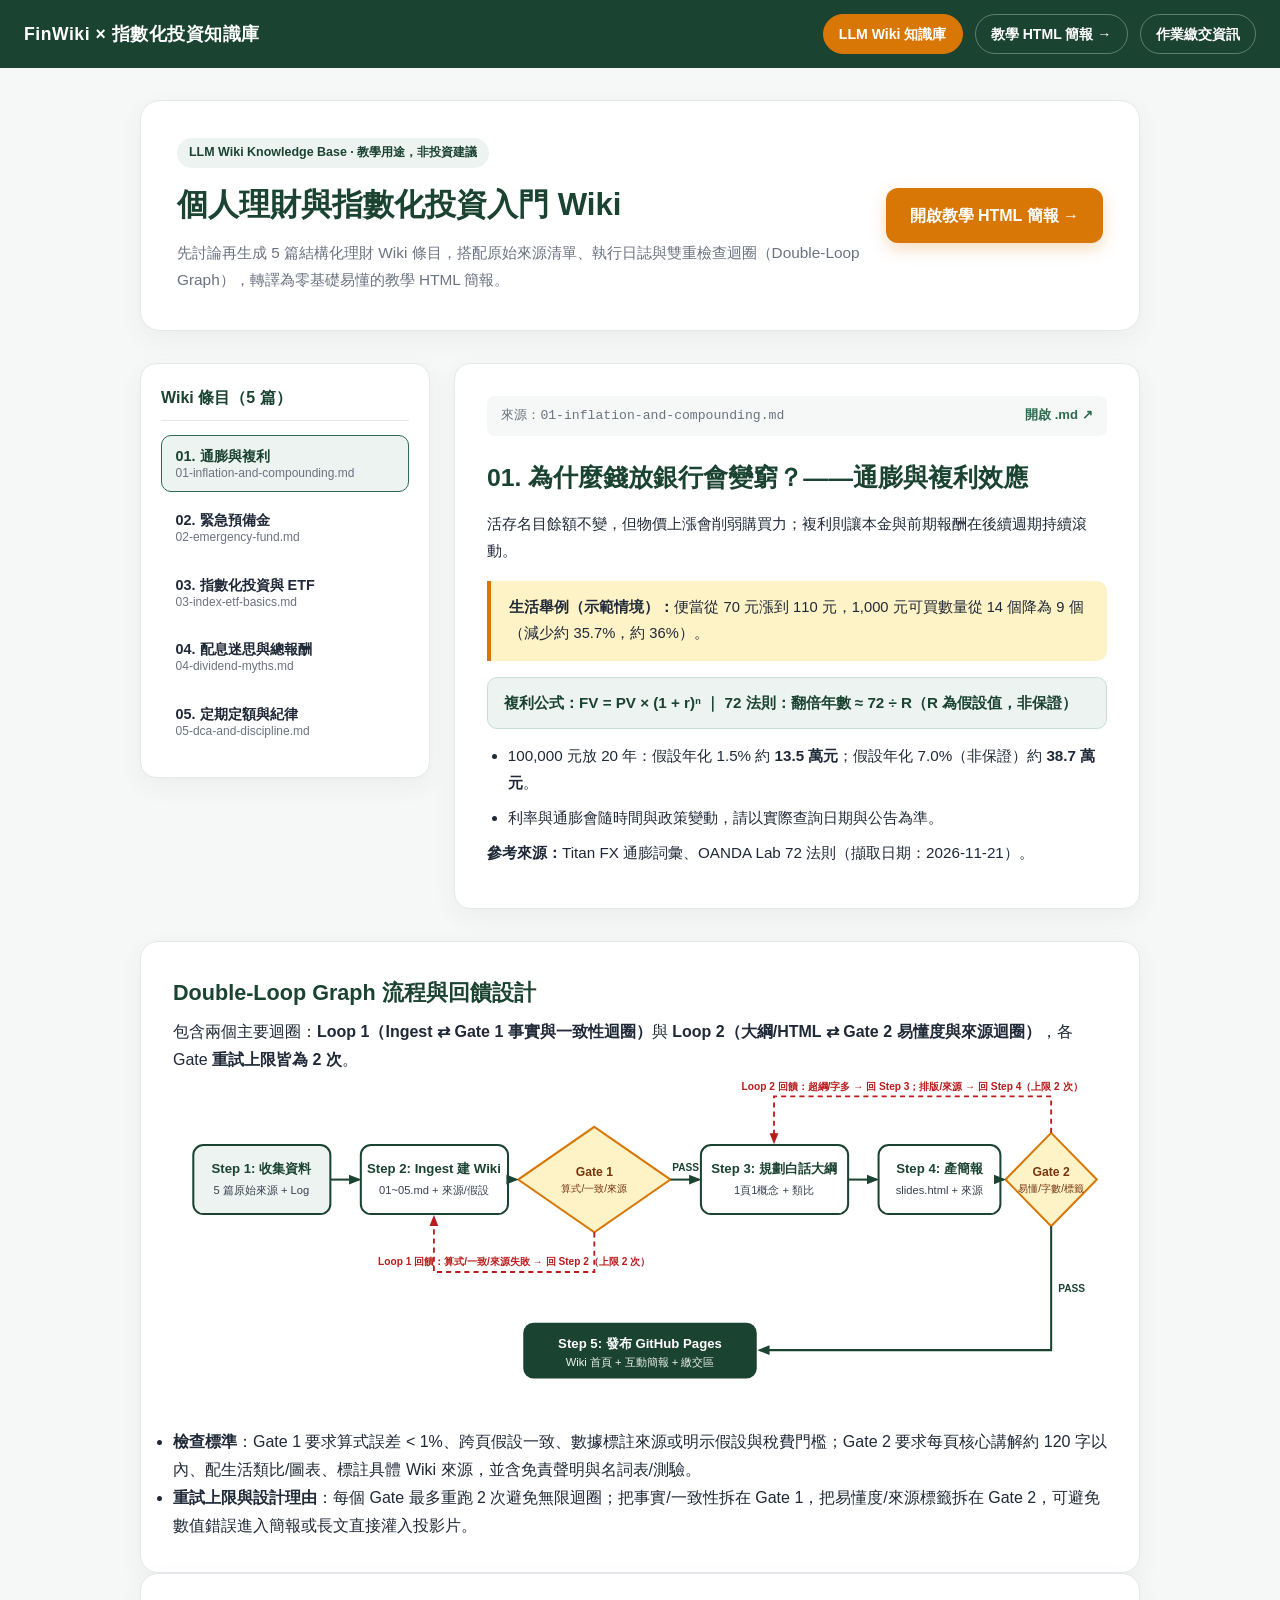
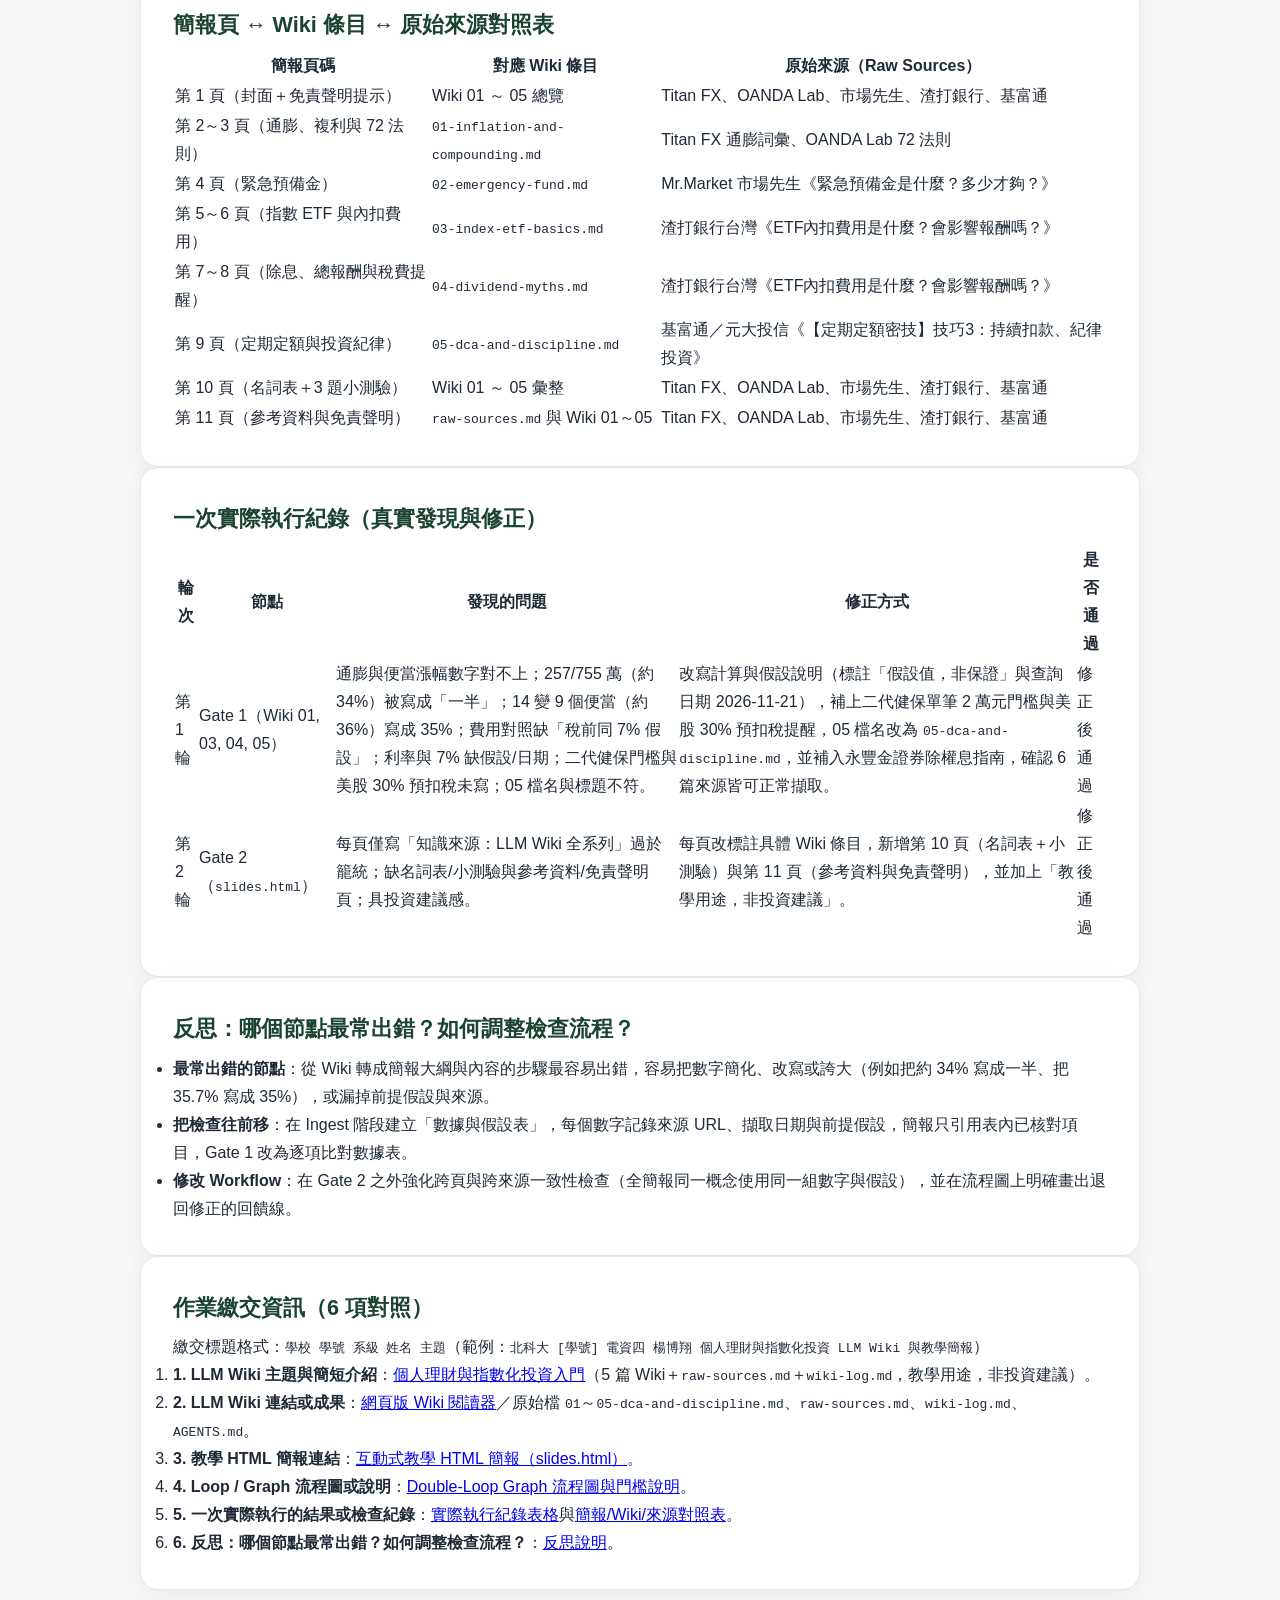
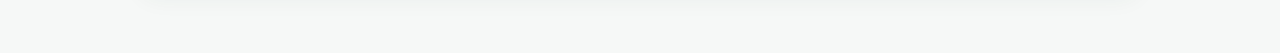
==== commit 9ca9be97: "chore: refine gate-1 execution log with 6 verified sources" ====
--- a/index.html
+++ b/index.html
@@ -223,8 +223,8 @@
           <tr>
             <td>第 1 輪</td>
             <td>Gate 1（Wiki 01, 03, 04, 05）</td>
-            <td>通膨與便當漲幅數字對不上；257/755 萬（約 34%）被寫成「一半」；14 變 9 個便當（約 36%）寫成 35%；費用對照缺「稅前同 7% 假設」；錯過最佳交易日缺期間/來源；利率與 7% 缺假設/日期；二代健保門檻與美股 30% 預扣稅未寫；05 檔名與標題不符；方格子連結無法直接讀取。</td>
-            <td>改寫計算與假設說明（標註「假設值，非保證」與查詢日期 2026-11-21），補上二代健保門檻與美股 30% 預扣稅提醒，05 檔名改為 <code>05-dca-and-discipline.md</code>，並將已擷取的 5 篇來源填入清單。</td>
+            <td>通膨與便當漲幅數字對不上；257/755 萬（約 34%）被寫成「一半」；14 變 9 個便當（約 36%）寫成 35%；費用對照缺「稅前同 7% 假設」；利率與 7% 缺假設/日期；二代健保門檻與美股 30% 預扣稅未寫；05 檔名與標題不符。</td>
+            <td>改寫計算與假設說明（標註「假設值，非保證」與查詢日期 2026-11-21），補上二代健保單筆 2 萬元門檻與美股 30% 預扣稅提醒，05 檔名改為 <code>05-dca-and-discipline.md</code>，並補入永豐金證券除權息指南，確認 6 篇來源皆可正常擷取。</td>
             <td>修正後通過</td>
           </tr>
           <tr>
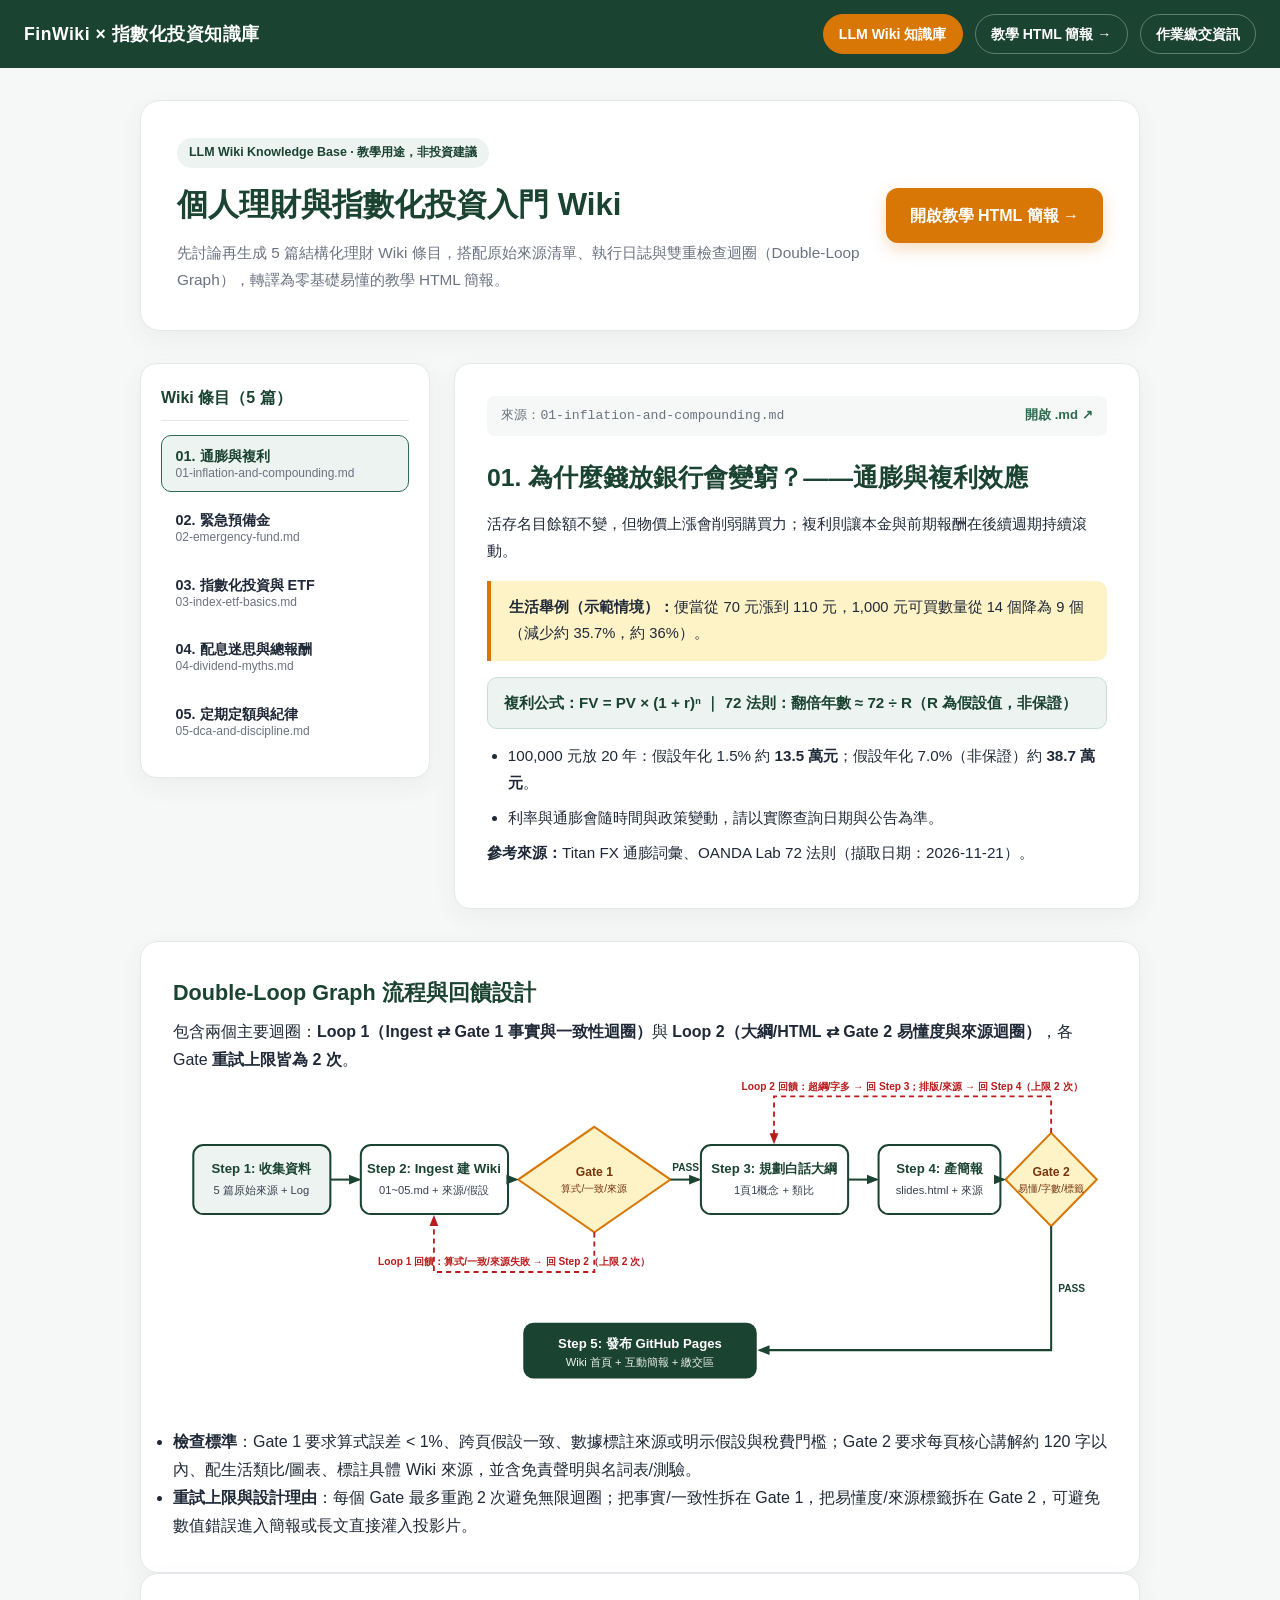
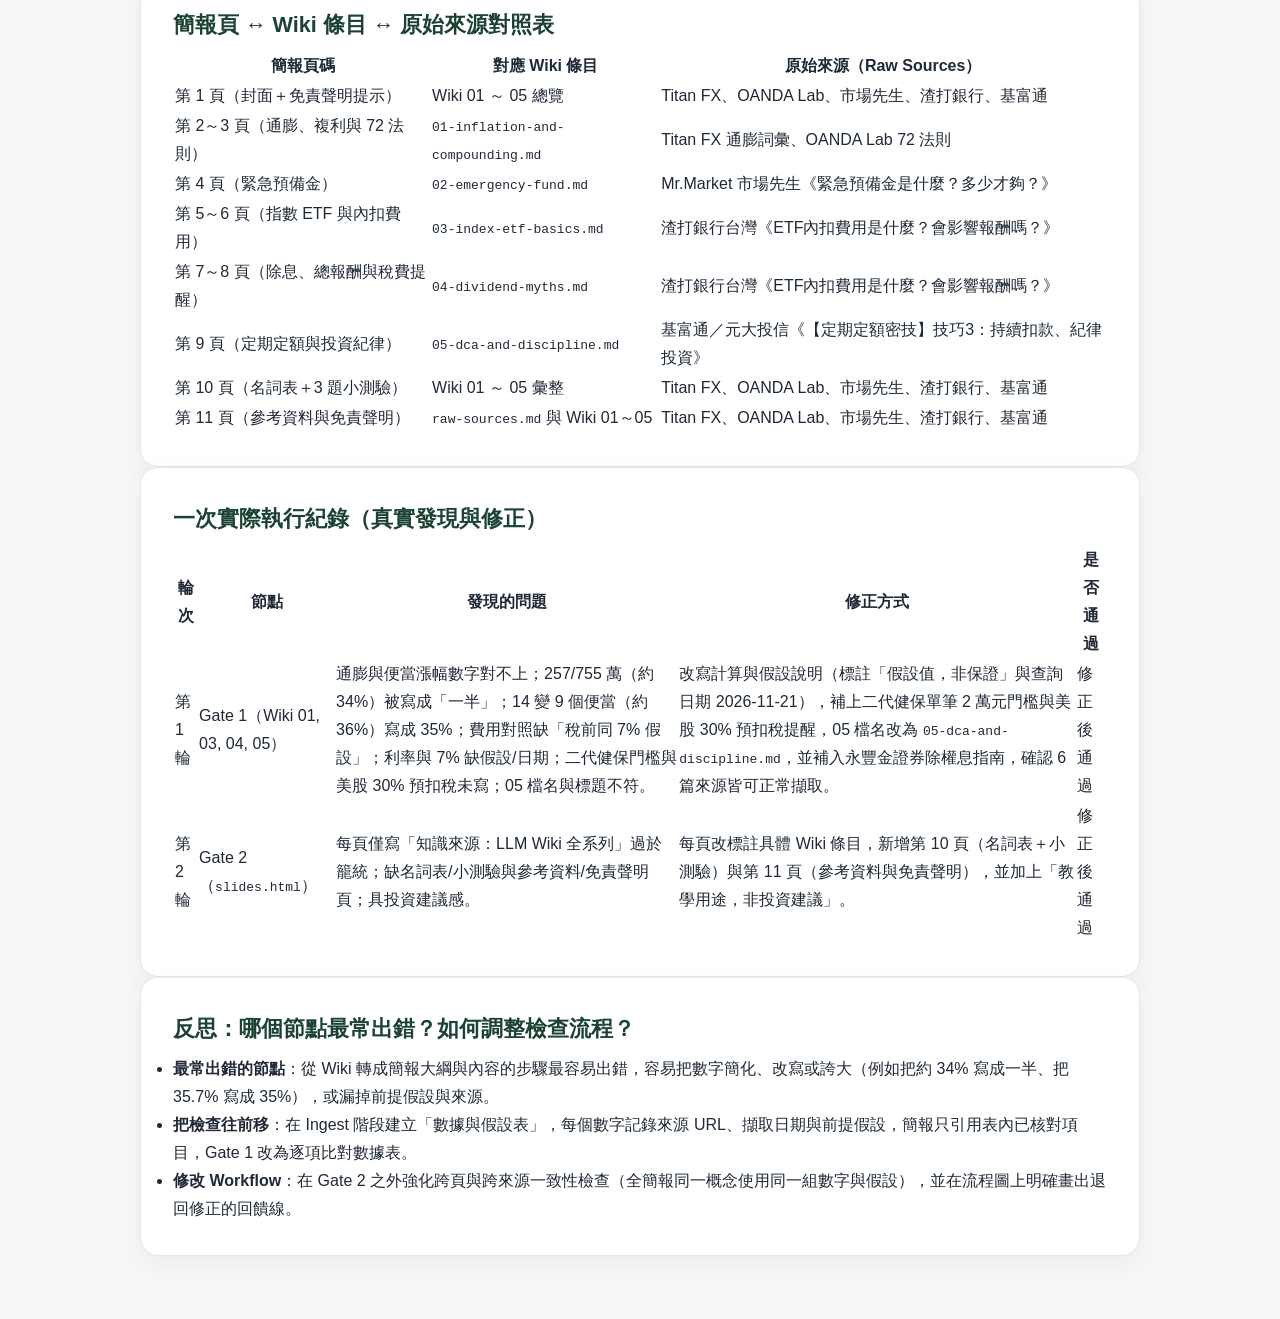
==== commit 9ced77d7: "clean superfluous info" ====
--- a/index.html
+++ b/index.html
@@ -249,7 +249,7 @@
     </section>
 
     <!-- 作業繳交資訊（6 項） -->
-    <section class="loop-section" id="submission-info">
+    <!-- <section class="loop-section" id="submission-info">
       <h2>作業繳交資訊（6 項對照）</h2>
       <p class="section-desc">繳交標題格式：<code>學校 學號 系級 姓名 主題</code>（範例：<code>北科大 [學號] 電資四 楊博翔 個人理財與指數化投資 LLM Wiki 與教學簡報</code>）</p>
       <ol class="submission-list">
@@ -260,7 +260,7 @@
         <li><strong>5. 一次實際執行的結果或檢查紀錄</strong>：<a href="#execution-log-section">實際執行紀錄表格</a>與<a href="#mapping-section">簡報/Wiki/來源對照表</a>。</li>
         <li><strong>6. 反思：哪個節點最常出錯？如何調整檢查流程？</strong>：<a href="#reflection-section">反思說明</a>。</li>
       </ol>
-    </section>
+    </section> -->
   </main>
 
   <script>
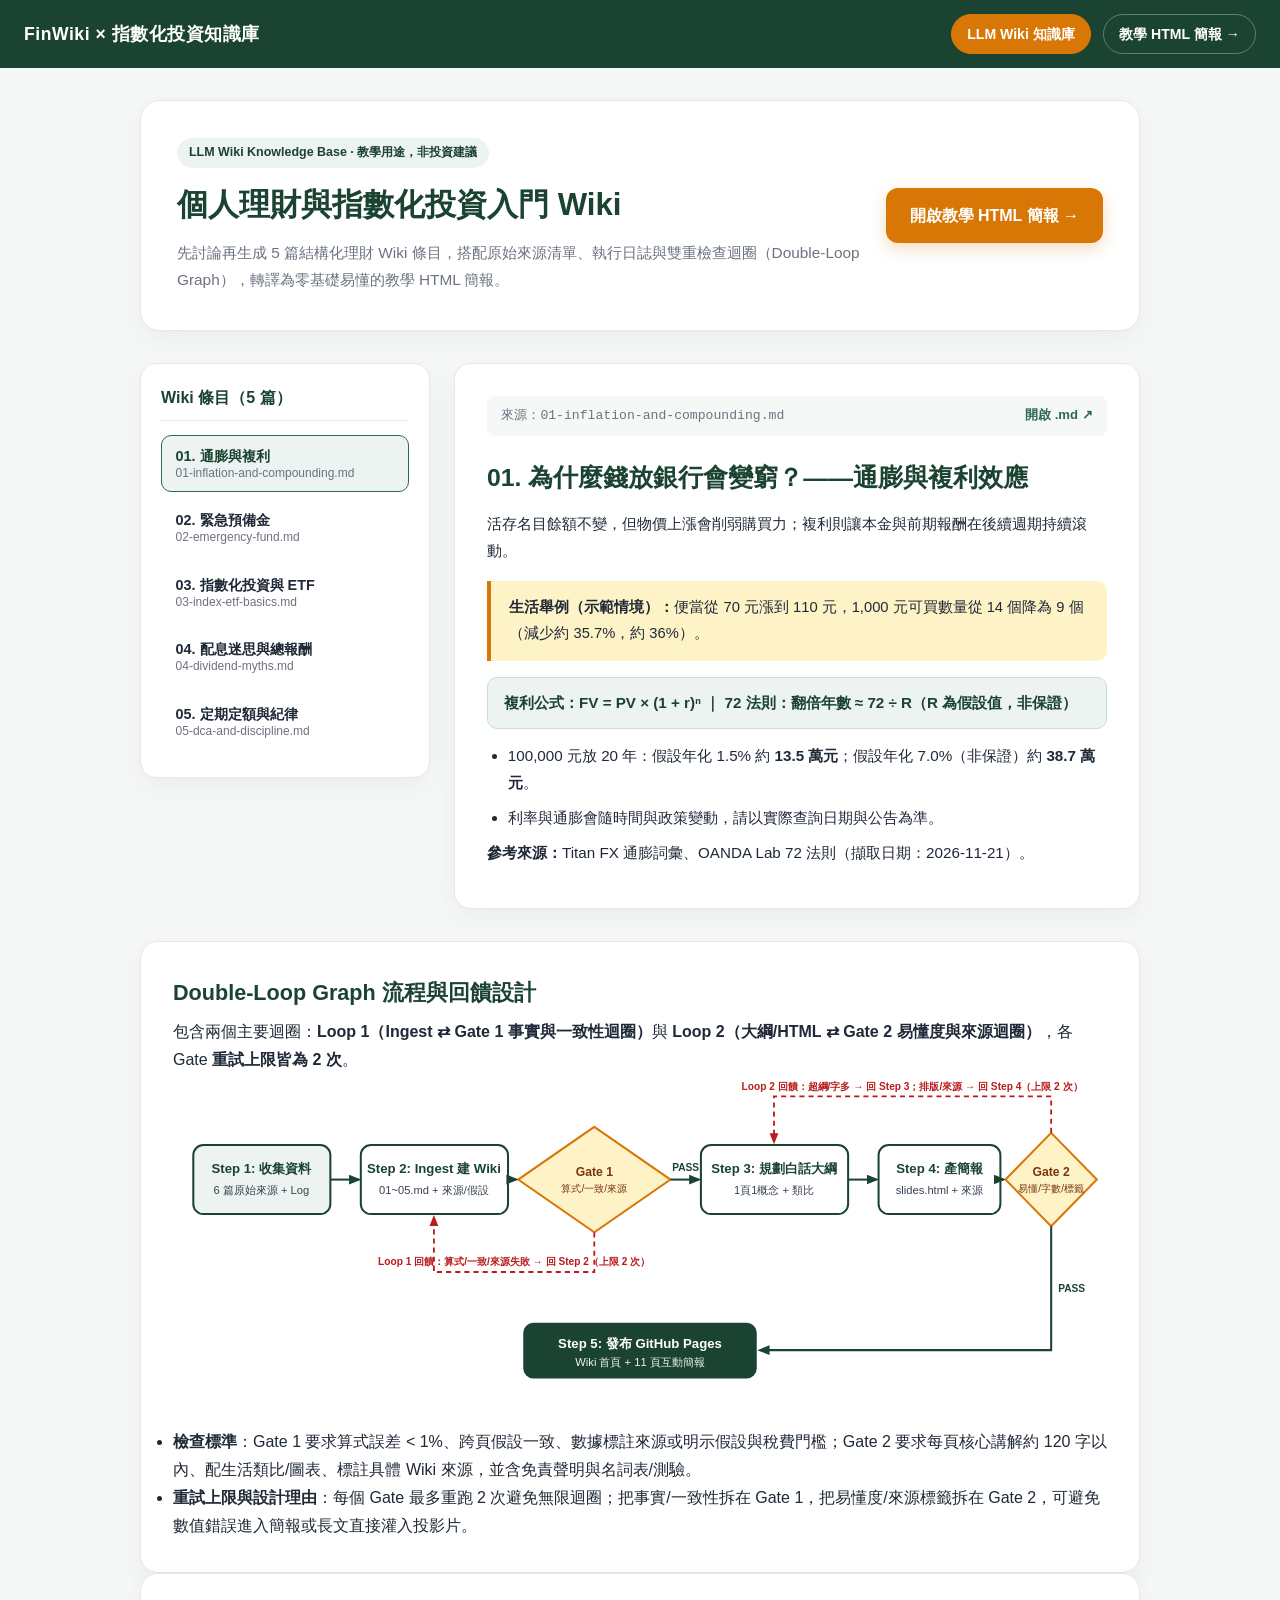
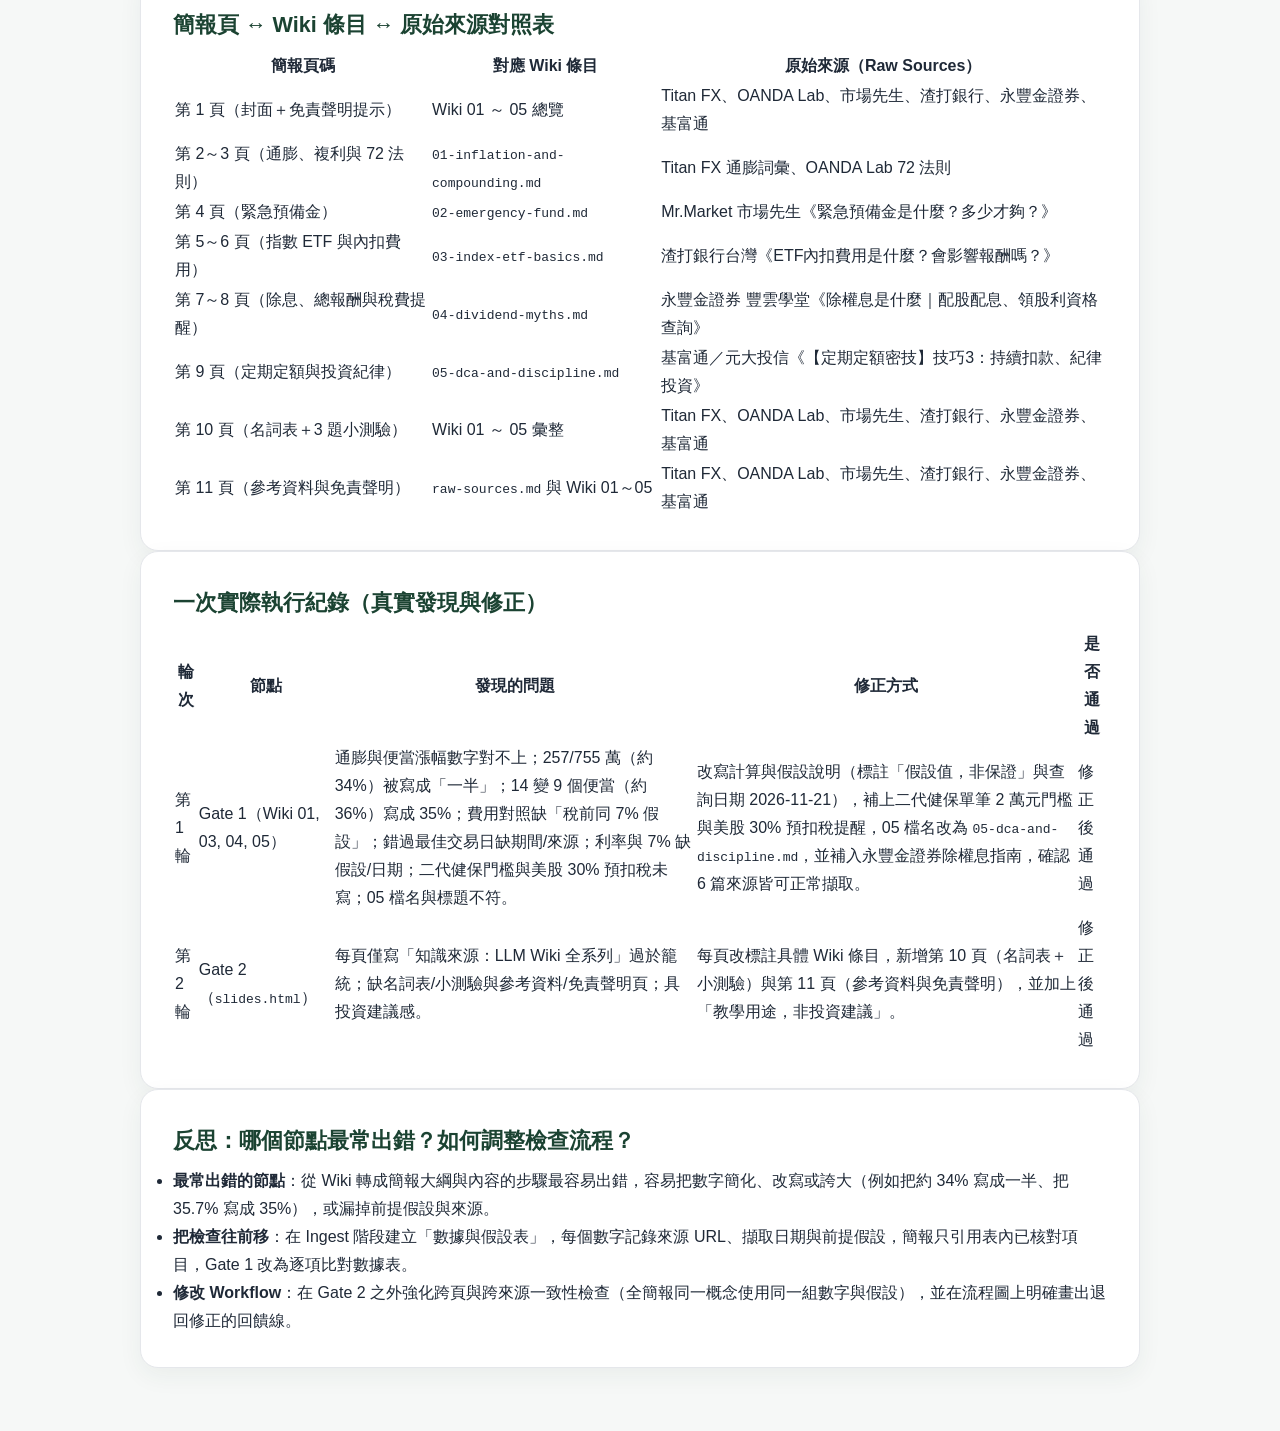
==== commit 693117ca: "clean superfluous info" ====
--- a/index.html
+++ b/index.html
@@ -12,7 +12,6 @@
     <nav class="nav-links">
       <a href="index.html" class="nav-btn active">LLM Wiki 知識庫</a>
       <a href="slides.html" class="nav-btn">教學 HTML 簡報 →</a>
-      <a href="#submission-info" class="nav-btn">作業繳交資訊</a>
     </nav>
   </header>
 
@@ -93,9 +92,9 @@
           <div class="analogy-card"><strong>生活類比：</strong>100 元配息 5 元，除息參考價調為 95 元；95 元資產加 5 元現金仍為 100 元（未填息且未計稅費前）。</div>
           <ul>
             <li>評估投資應看<strong>總報酬率</strong>，配息率不等於總報酬率。</li>
-            <li>二代健保補充費率（現行 2.11%）有單次給付門檻；美股股息對台灣投資人常見有 30% 預扣稅規定，實際以最新法規為準。</li>
-          </ul>
-          <p class="ref-note"><strong>參考來源：</strong>渣打銀行台灣《ETF內扣費用是什麼？會影響報酬嗎？》（擷取日期：2026-11-21）。</p>
+            <li>二代健保補充費率（現行 2.11%）有單次給付門檻（單筆股利達 2 萬元以上才需扣繳）；美股股息對台灣投資人常見有 30% 預扣稅規定，實際以最新法規為準。</li>
+          </ul>
+          <p class="ref-note"><strong>參考來源：</strong>永豐金證券 豐雲學堂《除權息是什麼｜配股配息、領股利資格查詢》（擷取日期：2026-11-21）。</p>
         </article>
 
         <article class="wiki-article" id="wiki-5">
@@ -132,7 +131,7 @@
 
           <rect x="20" y="70" width="135" height="68" rx="10" fill="#ECF3F0" stroke="#1B4332" stroke-width="2" />
           <text x="87" y="98" text-anchor="middle" font-size="13" font-weight="bold" fill="#1B4332">Step 1: 收集資料</text>
-          <text x="87" y="118" text-anchor="middle" font-size="11" fill="#374151">5 篇原始來源 + Log</text>
+          <text x="87" y="118" text-anchor="middle" font-size="11" fill="#374151">6 篇原始來源 + Log</text>
 
           <rect x="185" y="70" width="145" height="68" rx="10" fill="#FFFFFF" stroke="#1B4332" stroke-width="2" />
           <text x="257" y="98" text-anchor="middle" font-size="13" font-weight="bold" fill="#1B4332">Step 2: Ingest 建 Wiki</text>
@@ -156,7 +155,7 @@
 
           <rect x="345" y="245" width="230" height="55" rx="10" fill="#1B4332" />
           <text x="460" y="270" text-anchor="middle" font-size="13" font-weight="bold" fill="#FFFFFF">Step 5: 發布 GitHub Pages</text>
-          <text x="460" y="288" text-anchor="middle" font-size="11" fill="#ECF3F0">Wiki 首頁 + 互動簡報 + 繳交區</text>
+          <text x="460" y="288" text-anchor="middle" font-size="11" fill="#ECF3F0">Wiki 首頁 + 11 頁互動簡報</text>
 
           <line x1="155" y1="104" x2="183" y2="104" stroke="#1B4332" stroke-width="2" marker-end="url(#arrow)" />
           <line x1="330" y1="104" x2="338" y2="104" stroke="#1B4332" stroke-width="2" marker-end="url(#arrow)" />
@@ -194,14 +193,14 @@
           </tr>
         </thead>
         <tbody>
-          <tr><td>第 1 頁（封面＋免責聲明提示）</td><td>Wiki 01 ～ 05 總覽</td><td>Titan FX、OANDA Lab、市場先生、渣打銀行、基富通</td></tr>
+          <tr><td>第 1 頁（封面＋免責聲明提示）</td><td>Wiki 01 ～ 05 總覽</td><td>Titan FX、OANDA Lab、市場先生、渣打銀行、永豐金證券、基富通</td></tr>
           <tr><td>第 2～3 頁（通膨、複利與 72 法則）</td><td><code>01-inflation-and-compounding.md</code></td><td>Titan FX 通膨詞彙、OANDA Lab 72 法則</td></tr>
           <tr><td>第 4 頁（緊急預備金）</td><td><code>02-emergency-fund.md</code></td><td>Mr.Market 市場先生《緊急預備金是什麼？多少才夠？》</td></tr>
           <tr><td>第 5～6 頁（指數 ETF 與內扣費用）</td><td><code>03-index-etf-basics.md</code></td><td>渣打銀行台灣《ETF內扣費用是什麼？會影響報酬嗎？》</td></tr>
-          <tr><td>第 7～8 頁（除息、總報酬與稅費提醒）</td><td><code>04-dividend-myths.md</code></td><td>渣打銀行台灣《ETF內扣費用是什麼？會影響報酬嗎？》</td></tr>
+          <tr><td>第 7～8 頁（除息、總報酬與稅費提醒）</td><td><code>04-dividend-myths.md</code></td><td>永豐金證券 豐雲學堂《除權息是什麼｜配股配息、領股利資格查詢》</td></tr>
           <tr><td>第 9 頁（定期定額與投資紀律）</td><td><code>05-dca-and-discipline.md</code></td><td>基富通／元大投信《【定期定額密技】技巧3：持續扣款、紀律投資》</td></tr>
-          <tr><td>第 10 頁（名詞表＋3 題小測驗）</td><td>Wiki 01 ～ 05 彙整</td><td>Titan FX、OANDA Lab、市場先生、渣打銀行、基富通</td></tr>
-          <tr><td>第 11 頁（參考資料與免責聲明）</td><td><code>raw-sources.md</code> 與 Wiki 01～05</td><td>Titan FX、OANDA Lab、市場先生、渣打銀行、基富通</td></tr>
+          <tr><td>第 10 頁（名詞表＋3 題小測驗）</td><td>Wiki 01 ～ 05 彙整</td><td>Titan FX、OANDA Lab、市場先生、渣打銀行、永豐金證券、基富通</td></tr>
+          <tr><td>第 11 頁（參考資料與免責聲明）</td><td><code>raw-sources.md</code> 與 Wiki 01～05</td><td>Titan FX、OANDA Lab、市場先生、渣打銀行、永豐金證券、基富通</td></tr>
         </tbody>
       </table>
     </section>
@@ -223,7 +222,7 @@
           <tr>
             <td>第 1 輪</td>
             <td>Gate 1（Wiki 01, 03, 04, 05）</td>
-            <td>通膨與便當漲幅數字對不上；257/755 萬（約 34%）被寫成「一半」；14 變 9 個便當（約 36%）寫成 35%；費用對照缺「稅前同 7% 假設」；利率與 7% 缺假設/日期；二代健保門檻與美股 30% 預扣稅未寫；05 檔名與標題不符。</td>
+            <td>通膨與便當漲幅數字對不上；257/755 萬（約 34%）被寫成「一半」；14 變 9 個便當（約 36%）寫成 35%；費用對照缺「稅前同 7% 假設」；錯過最佳交易日缺期間/來源；利率與 7% 缺假設/日期；二代健保門檻與美股 30% 預扣稅未寫；05 檔名與標題不符。</td>
             <td>改寫計算與假設說明（標註「假設值，非保證」與查詢日期 2026-11-21），補上二代健保單筆 2 萬元門檻與美股 30% 預扣稅提醒，05 檔名改為 <code>05-dca-and-discipline.md</code>，並補入永豐金證券除權息指南，確認 6 篇來源皆可正常擷取。</td>
             <td>修正後通過</td>
           </tr>
@@ -247,20 +246,6 @@
         <li><strong>修改 Workflow</strong>：在 Gate 2 之外強化跨頁與跨來源一致性檢查（全簡報同一概念使用同一組數字與假設），並在流程圖上明確畫出退回修正的回饋線。</li>
       </ul>
     </section>
-
-    <!-- 作業繳交資訊（6 項） -->
-    <!-- <section class="loop-section" id="submission-info">
-      <h2>作業繳交資訊（6 項對照）</h2>
-      <p class="section-desc">繳交標題格式：<code>學校 學號 系級 姓名 主題</code>（範例：<code>北科大 [學號] 電資四 楊博翔 個人理財與指數化投資 LLM Wiki 與教學簡報</code>）</p>
-      <ol class="submission-list">
-        <li><strong>1. LLM Wiki 主題與簡短介紹</strong>：<a href="#wiki-reader">個人理財與指數化投資入門</a>（5 篇 Wiki＋<code>raw-sources.md</code>＋<code>wiki-log.md</code>，教學用途，非投資建議）。</li>
-        <li><strong>2. LLM Wiki 連結或成果</strong>：<a href="index.html">網頁版 Wiki 閱讀器</a>／原始檔 <code>01</code>～<code>05-dca-and-discipline.md</code>、<code>raw-sources.md</code>、<code>wiki-log.md</code>、<code>AGENTS.md</code>。</li>
-        <li><strong>3. 教學 HTML 簡報連結</strong>：<a href="slides.html">互動式教學 HTML 簡報（slides.html）</a>。</li>
-        <li><strong>4. Loop / Graph 流程圖或說明</strong>：<a href="#workflow-section">Double-Loop Graph 流程圖與門檻說明</a>。</li>
-        <li><strong>5. 一次實際執行的結果或檢查紀錄</strong>：<a href="#execution-log-section">實際執行紀錄表格</a>與<a href="#mapping-section">簡報/Wiki/來源對照表</a>。</li>
-        <li><strong>6. 反思：哪個節點最常出錯？如何調整檢查流程？</strong>：<a href="#reflection-section">反思說明</a>。</li>
-      </ol>
-    </section> -->
   </main>
 
   <script>
